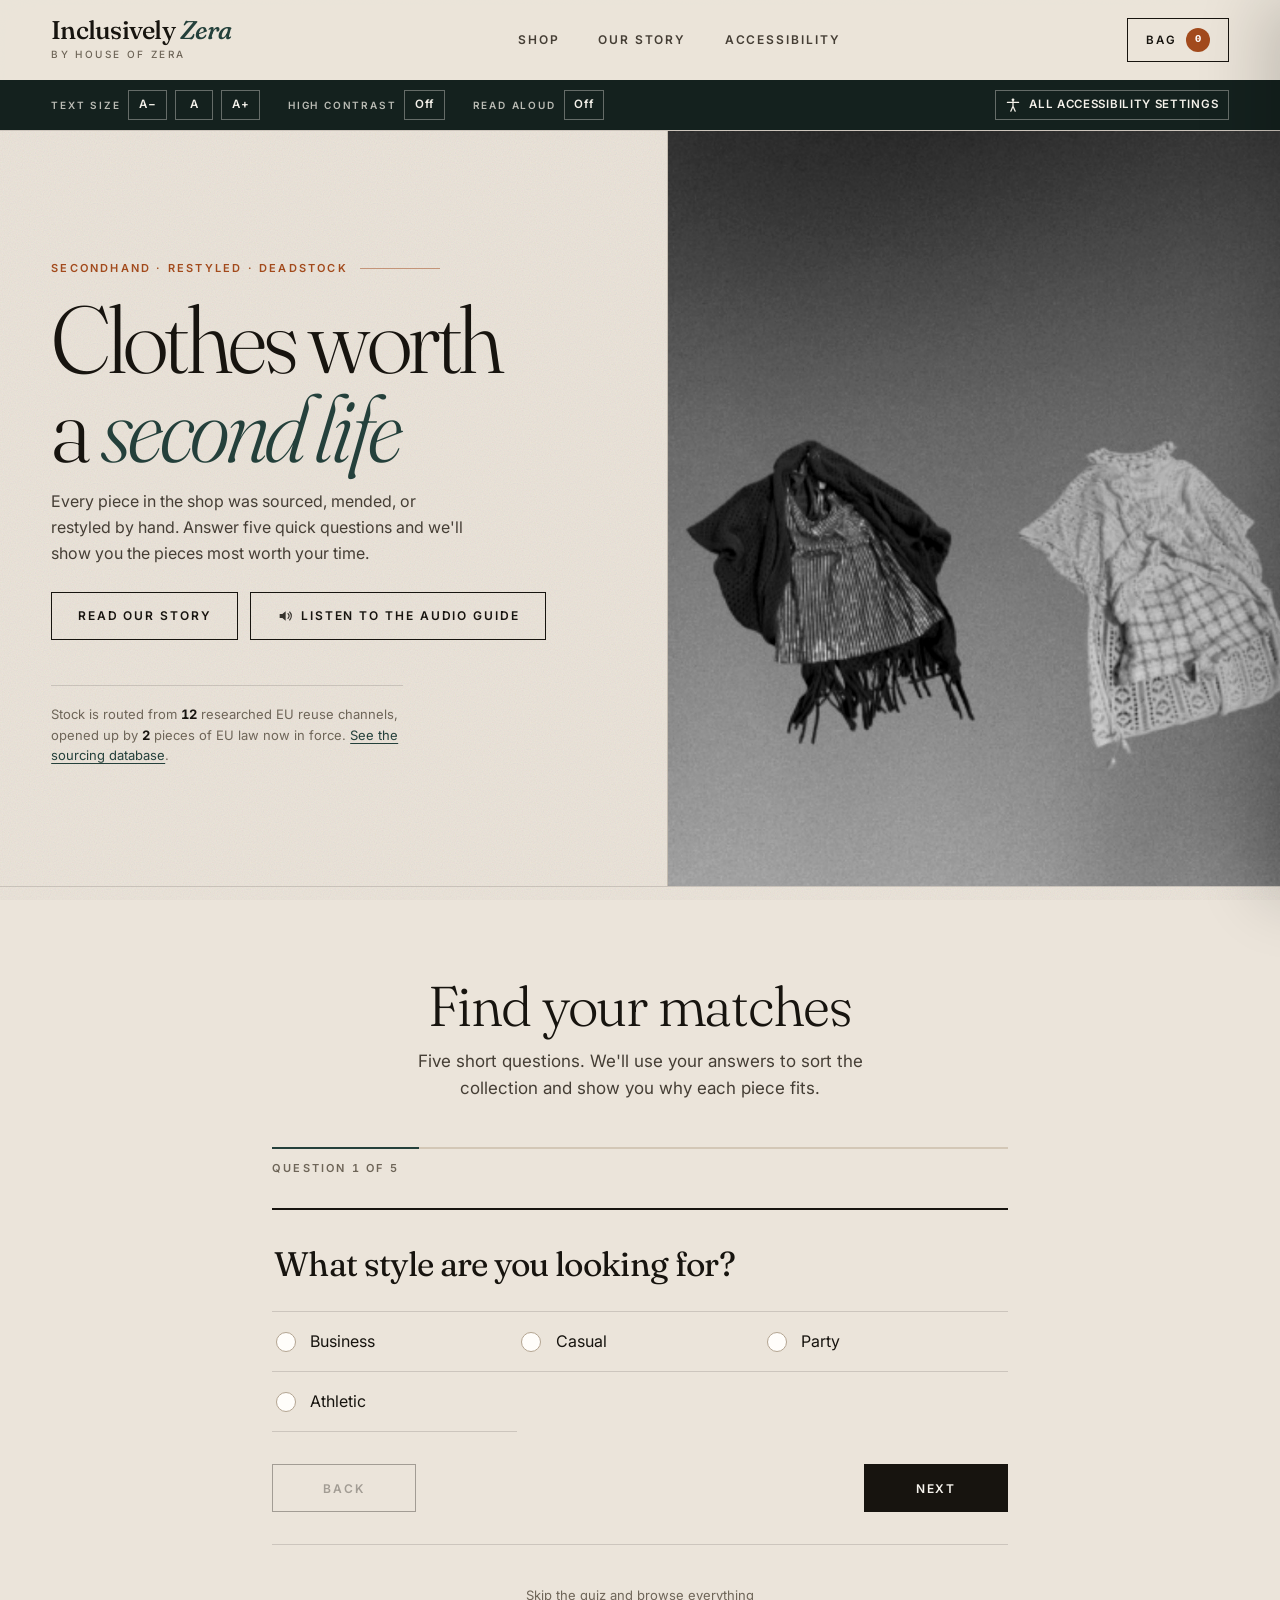
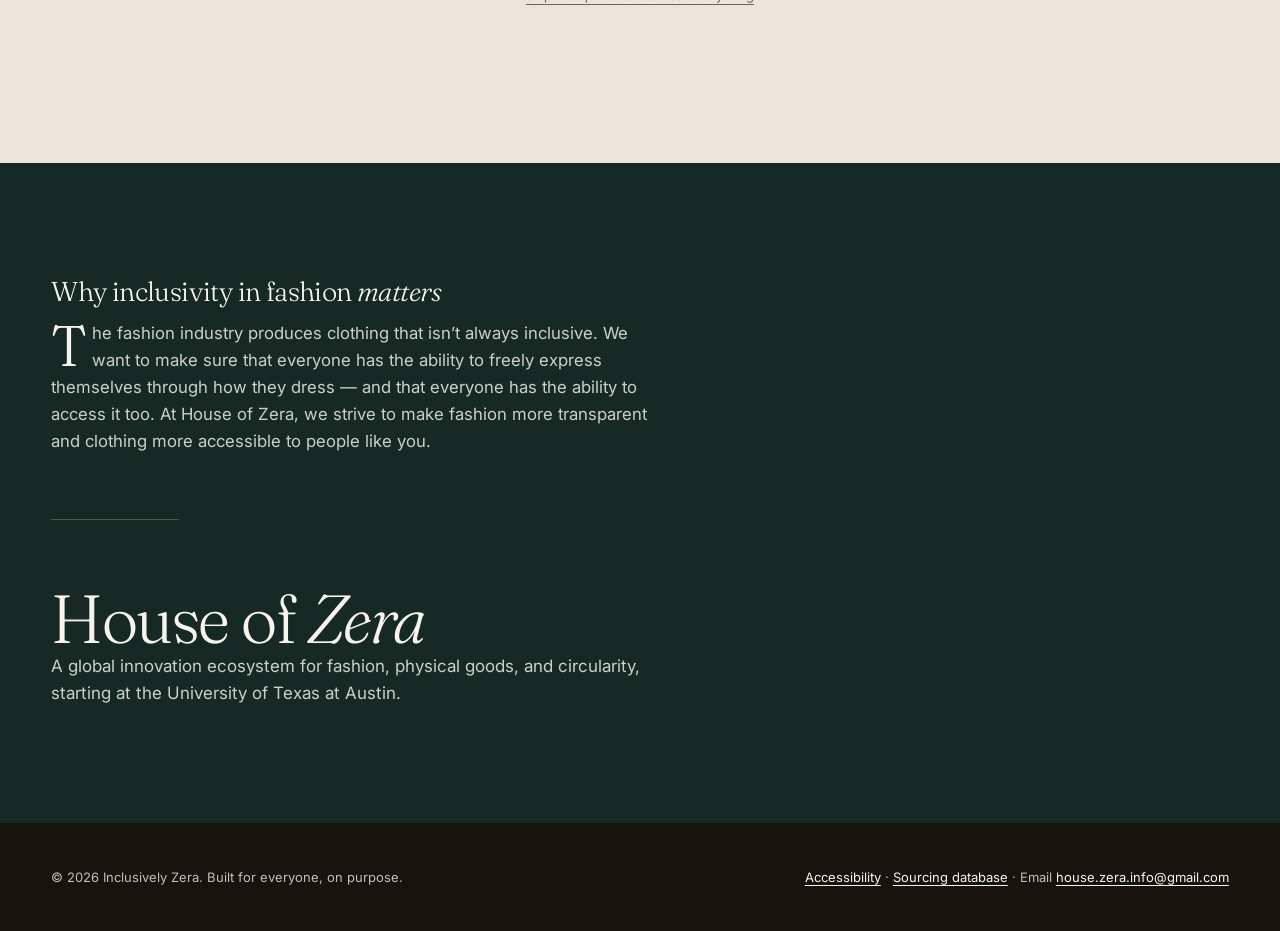
==== inclusively-zera.html @ 8a8fbaf1 "Add a self-contained single-file build Packs the stylesheets, scripts, both JSON databases and every" ====
<!DOCTYPE html>
<html lang="en">
<head>
<meta charset="UTF-8">
<meta name="viewport" content="width=device-width, initial-scale=1">
<title>Inclusively Zera — Secondhand, made new</title>
<link rel="preconnect" href="https://fonts.googleapis.com">
<link rel="preconnect" href="https://fonts.gstatic.com" crossorigin>
<link href="https://fonts.googleapis.com/css2?family=Fraunces:ital,opsz,wght,SOFT,WONK@0,9..144,300..700,0..100,0..1;1,9..144,300..700,0..100,0..1&family=Inter:wght@400;500;600;700&display=swap" rel="stylesheet">
<style>
/* ===== styles.css ===== */
/* =============================================================================
   Inclusively Zera — core stylesheet
   -----------------------------------------------------------------------------
   An editorial house style: bone ground, near-black ink, one deep pine accent
   and one burnt-sienna signal colour. Hairline rules instead of boxes, tracked
   micro-caps for labels, and a display serif carrying every real headline.

   Accessibility is load-bearing here, not decoration:
   - every colour pair below is checked against WCAG AA at its used size
   - nothing is communicated by colour alone (tags carry text, states carry marks)
   - --scale, --user-line-height and --user-letter-spacing are set by a11y.js and
     every type size is derived from them
   ============================================================================= */

/* -----------------------------------------------------------------------------
   Tokens
   -------------------------------------------------------------------------- */
:root {
  /* Ground */
  --bone: #EBE4DA;
  --bone-deep: #E1D8CB;
  --paper: #EBE4DA;
  --paper-raised: #F7F4EE;
  --paper-lift: #FFFDFA;

  /* Ink */
  --ink: #17140F;
  --ink-2: #453E35;
  --slate: #6E6558;
  --ink-invert: #F7F4EE;

  /* Rules */
  --line: #D3C7B6;
  --line-strong: #B3A491;
  --hair: rgba(23, 20, 15, 0.14);

  /* Accents */
  --teal: #2F4F4A;          /* deep pine — primary accent */
  --teal-strong: #24403B;
  --teal-deep: #162925;
  --teal-wash: #DFE5E0;
  --sienna: #A24A1C;        /* signal: tags, regulation marks */
  --sienna-wash: #F0E2D6;
  --focus: #162925;

  /* Type */
  --font-display: 'Fraunces', 'Iowan Old Style', Georgia, serif;
  --font-text: 'Inter', system-ui, -apple-system, 'Segoe UI', sans-serif;
  --font-mono: ui-monospace, 'SF Mono', 'SFMono-Regular', Menlo, monospace;

  --font-size-base: 16px;
  --scale: 1;
  --user-line-height: 1.6;
  --user-letter-spacing: 0em;

  --radius: 0px;
  --motion-fast: 200ms;
  --motion-slow: 620ms;
  --ease: cubic-bezier(0.22, 0.61, 0.36, 1);

  --gut: clamp(1.25rem, 4vw, 3.5rem);
  --max: 1360px;
  --rule-w: 1px;
}

/* High contrast: a separate, deliberately flat palette. */
[data-contrast="high"] {
  --bone: #FFFFFF;
  --bone-deep: #FFFFFF;
  --paper: #FFFFFF;
  --paper-raised: #FFFFFF;
  --paper-lift: #FFFFFF;
  --ink: #000000;
  --ink-2: #000000;
  --slate: #000000;
  --ink-invert: #FFFFFF;
  --line: #000000;
  --line-strong: #000000;
  --hair: #000000;
  --teal: #003B33;
  --teal-strong: #002420;
  --teal-deep: #000000;
  --teal-wash: #D9EAE6;
  --sienna: #7A2E00;
  --sienna-wash: #FFE9DC;
  --focus: #000000;
  --rule-w: 2px;
}

/* -----------------------------------------------------------------------------
   Fonts
   -------------------------------------------------------------------------- */
@font-face {
  font-family: 'OpenDyslexic';
  font-style: normal;
  font-weight: 400;
  font-display: swap;
  src: url(https://cdn.jsdelivr.net/fontsource/fonts/opendyslexic@5.3.0/latin-400-normal.woff2) format('woff2'),
       url(https://cdn.jsdelivr.net/fontsource/fonts/opendyslexic@5.3.0/latin-400-normal.woff) format('woff');
}
@font-face {
  font-family: 'OpenDyslexic';
  font-style: normal;
  font-weight: 700;
  font-display: swap;
  src: url(https://cdn.jsdelivr.net/fontsource/fonts/opendyslexic@5.3.0/latin-700-normal.woff2) format('woff2'),
       url(https://cdn.jsdelivr.net/fontsource/fonts/opendyslexic@5.3.0/latin-700-normal.woff) format('woff');
}

[data-dyslexia="on"] body,
[data-dyslexia="on"] h1, [data-dyslexia="on"] h2, [data-dyslexia="on"] h3,
[data-dyslexia="on"] .logo, [data-dyslexia="on"] legend,
[data-dyslexia="on"] button, [data-dyslexia="on"] input,
[data-dyslexia="on"] select, [data-dyslexia="on"] textarea {
  font-family: 'OpenDyslexic', 'Inter', system-ui, sans-serif !important;
  font-variation-settings: normal !important;
  letter-spacing: 0.02em;
}
[data-dyslexia="on"] body { line-height: 1.9; word-spacing: 0.12em; }
[data-dyslexia="on"] p, [data-dyslexia="on"] li { max-width: 62ch; text-align: left; }
[data-dyslexia="on"] h1, [data-dyslexia="on"] h2 { letter-spacing: 0; }

/* -----------------------------------------------------------------------------
   Reset and base
   -------------------------------------------------------------------------- */
*, *::before, *::after { box-sizing: border-box; }

html {
  font-size: calc(var(--font-size-base) * var(--scale));
  -webkit-text-size-adjust: 100%;
  scroll-behavior: smooth;
  /* Clears the sticky header + accessibility bar for in-page jumps and
     for the focus moves the quiz and shop make. */
  scroll-padding-top: 9rem;
}
@media (prefers-reduced-motion: reduce) { html { scroll-behavior: auto; } }

body {
  margin: 0;
  background: var(--paper);
  color: var(--ink);
  font-family: var(--font-text);
  font-size: 1rem;
  line-height: var(--user-line-height);
  letter-spacing: var(--user-letter-spacing);
  -webkit-font-smoothing: antialiased;
  text-rendering: optimizeLegibility;
  overflow-x: hidden;
}

/* A whisper of paper grain. Purely decorative, and invisible in high contrast. */
body::before {
  content: "";
  position: fixed;
  inset: 0;
  z-index: 1;
  pointer-events: none;
  opacity: 0.32;
  mix-blend-mode: multiply;
  background-image: url("data:image/svg+xml,%3Csvg xmlns='http://www.w3.org/2000/svg' width='140' height='140'%3E%3Cfilter id='n'%3E%3CfeTurbulence type='fractalNoise' baseFrequency='0.85' numOctaves='3'/%3E%3C/filter%3E%3Crect width='140' height='140' filter='url(%23n)' opacity='0.42'/%3E%3C/svg%3E");
}
[data-contrast="high"] body::before { display: none; }

h1, h2, h3, h4, p, ul, ol, dl, figure, table, fieldset, legend, blockquote { margin: 0; }
ul, ol { padding: 0; list-style: none; }
fieldset { border: 0; padding: 0; min-width: 0; }
img { max-width: 100%; display: block; }

h1, h2, h3 {
  font-family: var(--font-display);
  font-weight: 400;
  font-variation-settings: 'SOFT' 0, 'WONK' 0;
  line-height: 1.02;
  letter-spacing: -0.022em;
  text-wrap: balance;
}

a { color: var(--teal-strong); text-underline-offset: 3px; text-decoration-thickness: 1px; }
a:hover { color: var(--sienna); }

:focus-visible {
  outline: 3px solid var(--focus);
  outline-offset: 3px;
}

::selection { background: var(--teal); color: var(--ink-invert); }

button, input, select, textarea { font: inherit; color: inherit; }
button { cursor: pointer; }

.sr-only {
  position: absolute !important;
  width: 1px; height: 1px;
  margin: -1px; padding: 0;
  overflow: hidden;
  clip: rect(0 0 0 0);
  clip-path: inset(50%);
  white-space: nowrap;
  border: 0;
}

.skip-link {
  position: absolute;
  left: 1rem;
  top: -6rem;
  z-index: 100;
  padding: 0.9rem 1.6rem;
  background: var(--ink);
  color: var(--ink-invert);
  font-size: 0.8rem;
  font-weight: 600;
  letter-spacing: 0.14em;
  text-transform: uppercase;
  text-decoration: none;
  transition: top var(--motion-fast) var(--ease);
}
.skip-link:focus { top: 1rem; color: var(--ink-invert); }

.wrap {
  width: 100%;
  max-width: var(--max);
  margin-inline: auto;
  padding-inline: var(--gut);
  position: relative;
  z-index: 2;
}

/* A reusable tracked micro-label. Used for every eyebrow, legend and meta line. */
.eyebrow,
.label,
.product-meta,
.filter-group legend,
.sort-row label,
.quiz-progress-label,
.result-count {
  font-family: var(--font-text);
  font-size: 0.6875rem;
  font-weight: 600;
  letter-spacing: 0.2em;
  text-transform: uppercase;
  line-height: 1.4;
}

/* -----------------------------------------------------------------------------
   Header
   -------------------------------------------------------------------------- */
.site-header {
  position: sticky;
  top: 0;
  z-index: 50;
  background: color-mix(in srgb, var(--paper) 92%, transparent);
  backdrop-filter: blur(14px) saturate(1.4);
  border-bottom: var(--rule-w) solid var(--hair);
}
[data-contrast="high"] .site-header { background: var(--paper); backdrop-filter: none; }

.header-row {
  display: flex;
  align-items: center;
  justify-content: space-between;
  gap: 1.5rem;
  min-height: 5rem;
  padding-block: 0.9rem;
}

.logo-block { display: flex; flex-direction: column; gap: 0.1rem; }

.logo {
  font-family: var(--font-display);
  font-size: clamp(1.35rem, 2vw, 1.65rem);
  font-weight: 500;
  letter-spacing: -0.03em;
  line-height: 1;
  color: var(--ink);
  text-decoration: none;
}
.logo em {
  font-style: italic;
  font-variation-settings: 'SOFT' 40, 'WONK' 1;
  color: var(--teal-strong);
}
.logo:hover { color: var(--ink); }
.logo:hover em { color: var(--sienna); }

.logo-subtitle {
  font-size: 0.625rem;
  font-weight: 500;
  letter-spacing: 0.24em;
  text-transform: uppercase;
  color: var(--slate);
}

.main-nav { display: flex; gap: clamp(1.25rem, 3vw, 2.75rem); }
.main-nav a {
  position: relative;
  padding-block: 0.4rem;
  font-size: 0.75rem;
  font-weight: 600;
  letter-spacing: 0.16em;
  text-transform: uppercase;
  color: var(--ink-2);
  text-decoration: none;
}
.main-nav a::after {
  content: "";
  position: absolute;
  left: 0; right: 0; bottom: 0;
  height: 1px;
  background: var(--sienna);
  transform: scaleX(0);
  transform-origin: left;
  transition: transform var(--motion-fast) var(--ease);
}
.main-nav a:hover { color: var(--ink); }
.main-nav a:hover::after { transform: scaleX(1); }

.header-actions { display: flex; align-items: center; gap: 0.75rem; }

.icon-btn {
  display: inline-flex;
  align-items: center;
  gap: 0.6rem;
  min-height: 44px;
  padding: 0.5rem 1.1rem;
  border: var(--rule-w) solid var(--ink);
  background: transparent;
  color: var(--ink);
  font-size: 0.72rem;
  font-weight: 600;
  letter-spacing: 0.16em;
  text-transform: uppercase;
  transition: background var(--motion-fast) var(--ease), color var(--motion-fast) var(--ease);
}
.icon-btn:hover { background: var(--ink); color: var(--ink-invert); }

.cart-count {
  display: inline-grid;
  place-items: center;
  min-width: 1.5rem;
  height: 1.5rem;
  padding-inline: 0.35rem;
  background: var(--sienna);
  color: #fff;
  border-radius: 999px;
  font-family: var(--font-mono);
  font-size: 0.7rem;
  font-weight: 600;
  letter-spacing: 0;
}
.icon-btn:hover .cart-count { background: var(--ink-invert); color: var(--ink); }

/* -----------------------------------------------------------------------------
   Accessibility bar
   -------------------------------------------------------------------------- */
/* This bar is dark in every theme, so it carries its own fixed light-on-dark
   pair rather than following --ink-invert, which flips with the theme. */
.a11y-bar {
  --bar-bg: #14211E;
  --bar-fg: #F4F1EA;
  background: var(--bar-bg);
  color: var(--bar-fg);
  border-bottom: var(--rule-w) solid var(--bar-bg);
}
[data-contrast="high"] .a11y-bar { background: #000; border-bottom-color: #000; }

.a11y-row {
  display: flex;
  flex-wrap: wrap;
  align-items: center;
  gap: 0.75rem 1.75rem;
  padding-block: 0.6rem;
}

.a11y-group { display: flex; align-items: center; gap: 0.5rem; }

.a11y-group .label {
  font-size: 0.625rem;
  letter-spacing: 0.18em;
  color: color-mix(in srgb, var(--bar-fg) 74%, transparent);
  white-space: nowrap;
}

.a11y-bar button {
  min-width: 2.4rem;
  min-height: 30px;
  padding: 0.2rem 0.6rem;
  border: 1px solid color-mix(in srgb, var(--bar-fg) 36%, transparent);
  background: transparent;
  color: var(--bar-fg);
  font-size: 0.72rem;
  font-weight: 600;
  letter-spacing: 0.06em;
  transition: background var(--motion-fast) var(--ease), border-color var(--motion-fast) var(--ease);
}
.a11y-bar button:hover {
  background: color-mix(in srgb, var(--bar-fg) 16%, transparent);
  border-color: color-mix(in srgb, var(--bar-fg) 72%, transparent);
}
.a11y-bar button[aria-pressed="true"] {
  background: var(--bar-fg);
  border-color: var(--bar-fg);
  color: var(--bar-bg);
}
.a11y-bar :focus-visible { outline-color: var(--bar-fg); outline-offset: 2px; }

/* -----------------------------------------------------------------------------
   Hero
   -------------------------------------------------------------------------- */
.hero {
  display: grid;
  grid-template-columns: minmax(0, 1fr) minmax(0, 0.92fr);
  align-items: stretch;
  min-height: min(84vh, 780px);
  border-bottom: var(--rule-w) solid var(--hair);
  position: relative;
  z-index: 2;
}

.hero-copy {
  display: flex;
  flex-direction: column;
  justify-content: center;
  gap: 1.1rem;
  padding: clamp(3rem, 7vw, 6rem) clamp(1.5rem, 5vw, 5rem) clamp(3rem, 7vw, 5rem) var(--gut);
  max-width: 44rem;
  margin-left: auto;
  width: 100%;
}

.hero .eyebrow {
  display: flex;
  align-items: center;
  gap: 0.75rem;
  color: var(--sienna);
}
.hero .eyebrow::after {
  content: "";
  flex: 1;
  max-width: 5rem;
  height: 1px;
  background: currentColor;
  opacity: 0.5;
}

.hero h1 {
  font-size: clamp(3rem, 7.4vw, 6.25rem);
  font-weight: 300;
  font-variation-settings: 'SOFT' 20, 'WONK' 1;
  line-height: 0.94;
  letter-spacing: -0.038em;
  max-width: 14ch;
}
.hero h1 em {
  font-style: italic;
  color: var(--teal-strong);
}

.hero .lede {
  font-size: clamp(1rem, 1.15vw, 1.125rem);
  line-height: var(--user-line-height);
  color: var(--ink-2);
  max-width: 42ch;
}

.hero-ctas { display: flex; flex-wrap: wrap; gap: 0.75rem; margin-top: 0.5rem; }

.hero-media {
  position: relative;
  overflow: hidden;
  background: var(--bone-deep);
  border-left: var(--rule-w) solid var(--hair);
}
.hero-media img {
  width: 100%;
  height: 100%;
  object-fit: cover;
  object-position: center 28%;
  filter: grayscale(1) contrast(1.06);
  transform: scale(1.02);
  transition: transform 1.4s var(--ease), filter var(--motion-slow) var(--ease);
}
.hero:hover .hero-media img { transform: scale(1.045); filter: grayscale(0.72) contrast(1.04); }

@media (max-width: 900px) {
  .hero { grid-template-columns: 1fr; min-height: 0; }
  .hero-copy { max-width: none; margin-left: 0; padding-inline: var(--gut); order: 2; }
  .hero-media { order: 1; aspect-ratio: 4 / 3; border-left: 0; border-bottom: var(--rule-w) solid var(--hair); }
}

/* -----------------------------------------------------------------------------
   Buttons
   -------------------------------------------------------------------------- */
.btn {
  display: inline-flex;
  align-items: center;
  justify-content: center;
  gap: 0.5rem;
  min-height: 48px;
  padding: 0.75rem 1.6rem;
  border: var(--rule-w) solid var(--ink);
  background: transparent;
  color: var(--ink);
  font-size: 0.75rem;
  font-weight: 600;
  letter-spacing: 0.16em;
  text-transform: uppercase;
  text-decoration: none;
  text-align: center;
  transition: background var(--motion-fast) var(--ease),
              color var(--motion-fast) var(--ease),
              border-color var(--motion-fast) var(--ease),
              transform var(--motion-fast) var(--ease);
}
.btn:active { transform: translateY(1px); }

.btn-primary { background: var(--ink); border-color: var(--ink); color: var(--ink-invert); }
.btn-primary:hover { background: var(--teal-strong); border-color: var(--teal-strong); color: var(--ink-invert); }

.btn-secondary { background: transparent; color: var(--ink); }
.btn-secondary:hover { background: var(--ink); border-color: var(--ink); color: var(--ink-invert); }

.btn:disabled { opacity: 0.34; cursor: not-allowed; transform: none; }
.btn:disabled:hover { background: transparent; color: var(--ink); }

/* -----------------------------------------------------------------------------
   Quiz
   -------------------------------------------------------------------------- */
main.wrap { padding-block: clamp(3.5rem, 7vw, 6rem); }

.quiz-wrap { max-width: 46rem; margin-inline: auto; }

.quiz-intro { text-align: center; margin-bottom: 2.75rem; }
.quiz-intro h2 {
  font-size: clamp(2.25rem, 4.6vw, 3.5rem);
  font-weight: 300;
  font-variation-settings: 'SOFT' 20, 'WONK' 1;
  margin-bottom: 0.9rem;
}
.quiz-intro p {
  font-size: 1.0625rem;
  color: var(--ink-2);
  max-width: 46ch;
  margin-inline: auto;
}

.quiz-progress { margin-bottom: 2rem; }
.quiz-progress-track {
  height: 2px;
  background: var(--line);
  overflow: hidden;
}
.quiz-progress-fill {
  height: 100%;
  background: var(--teal-strong);
  transition: width var(--motion-slow) var(--ease);
}
.quiz-progress-label {
  margin-top: 0.75rem;
  color: var(--slate);
  font-variant-numeric: tabular-nums;
}

.quiz-card {
  border-top: 2px solid var(--ink);
  border-bottom: var(--rule-w) solid var(--hair);
  padding-block: 2.25rem 2rem;
}

.quiz-card fieldset {
  transition: opacity var(--motion-fast) var(--ease), transform var(--motion-fast) var(--ease);
}
.quiz-card fieldset.quiz-invisible { opacity: 0; transform: translateY(8px); }

.quiz-card legend { scroll-margin-top: 9rem;
  display: block;
  width: 100%;
  font-family: var(--font-display);
  font-size: clamp(1.5rem, 2.9vw, 2.125rem);
  font-weight: 400;
  font-variation-settings: 'SOFT' 20, 'WONK' 1;
  line-height: 1.1;
  letter-spacing: -0.02em;
  margin-bottom: 0.5rem;
  text-wrap: balance;
}
.quiz-card legend:focus-visible { outline-offset: 6px; }

.quiz-hint {
  font-size: 0.8125rem;
  color: var(--slate);
  margin-bottom: 1.5rem;
}

.quiz-options {
  display: grid;
  grid-template-columns: repeat(auto-fit, minmax(15rem, 1fr));
  gap: 0;
  margin-top: 1.25rem;
  border-top: var(--rule-w) solid var(--hair);
}

.quiz-option {
  position: relative;
  display: flex;
  align-items: center;
  gap: 0.9rem;
  min-height: 60px;
  padding: 0.9rem 1rem 0.9rem 0.25rem;
  border-bottom: var(--rule-w) solid var(--hair);
  cursor: pointer;
  transition: background var(--motion-fast) var(--ease), padding-left var(--motion-fast) var(--ease);
}
.quiz-option:hover { background: var(--paper-raised); padding-left: 0.75rem; }

/* The native control stays in the tree and keeps its own focus ring; the square
   beside it is the visible state, and it carries a mark, not just a colour. */
.quiz-option input {
  appearance: none;
  -webkit-appearance: none;
  flex: none;
  width: 1.25rem;
  height: 1.25rem;
  margin: 0;
  border: var(--rule-w) solid var(--line-strong);
  background: var(--paper-lift);
  transition: background var(--motion-fast) var(--ease), border-color var(--motion-fast) var(--ease);
}
.quiz-option input[type="radio"] { border-radius: 50%; }
.quiz-option input::after {
  content: "";
  display: block;
  width: 100%;
  height: 100%;
  opacity: 0;
  transition: opacity var(--motion-fast) var(--ease);
  background: no-repeat center / 0.7rem
    url("data:image/svg+xml,%3Csvg xmlns='http://www.w3.org/2000/svg' viewBox='0 0 16 16'%3E%3Cpath d='M2 8.6l4 4L14 3.6' fill='none' stroke='%23F7F4EE' stroke-width='2.4' stroke-linecap='round' stroke-linejoin='round'/%3E%3C/svg%3E");
}
.quiz-option input:checked { background: var(--teal-strong); border-color: var(--teal-strong); }
.quiz-option input:checked::after { opacity: 1; }

.quiz-option-label { font-size: 1rem; }
.quiz-option:has(input:checked) { background: var(--teal-wash); padding-left: 0.75rem; }
.quiz-option:has(input:checked) .quiz-option-label { font-weight: 600; }

.quiz-error {
  margin-top: 1.25rem;
  padding: 0.75rem 1rem;
  border-left: 3px solid var(--sienna);
  background: var(--sienna-wash);
  color: #6E2F0F;
  font-size: 0.9rem;
}

.quiz-nav {
  display: flex;
  justify-content: space-between;
  gap: 1rem;
  margin-top: 2rem;
}
.quiz-nav .btn { min-width: 9rem; }

.quiz-skip { text-align: center; margin-top: 1.75rem; }
.quiz-skip button {
  border: 0;
  background: none;
  color: var(--slate);
  font-size: 0.8125rem;
  text-decoration: underline;
  text-underline-offset: 4px;
  padding: 0.5rem;
  min-height: 44px;
}
.quiz-skip button:hover { color: var(--sienna); }

/* -----------------------------------------------------------------------------
   Shop
   -------------------------------------------------------------------------- */
.shop-head { margin-bottom: 2.5rem; }

.shop-head-inner {
  display: flex;
  flex-wrap: wrap;
  align-items: flex-end;
  justify-content: space-between;
  gap: 1.25rem;
  padding-bottom: 1.25rem;
  border-bottom: 2px solid var(--ink);
}

.shop-head h2 { scroll-margin-top: 9rem;
  font-size: clamp(2rem, 4.2vw, 3rem);
  font-weight: 300;
  font-variation-settings: 'SOFT' 20, 'WONK' 1;
}
.shop-head h2:focus-visible { outline-offset: 6px; }

.result-count { color: var(--slate); margin-top: 0.5rem; font-variant-numeric: tabular-nums; }

.sort-row { display: flex; align-items: center; gap: 0.75rem; }
.sort-row label { color: var(--slate); white-space: nowrap; }
.sort-row select {
  min-height: 42px;
  padding: 0.4rem 0.7rem;
  border: var(--rule-w) solid var(--line-strong);
  background: var(--paper-lift);
  font-size: 0.875rem;
}

.shop-grid {
  display: grid;
  grid-template-columns: minmax(0, 15rem) minmax(0, 1fr);
  gap: clamp(2rem, 4vw, 3.5rem);
  align-items: start;
}
@media (max-width: 860px) { .shop-grid { grid-template-columns: 1fr; } }

.shop-grid aside { position: sticky; top: 9.5rem; }
@media (max-width: 860px) { .shop-grid aside { position: static; } }

.filter-group { margin-bottom: 1.75rem; }
.filter-group legend {
  width: 100%;
  padding-bottom: 0.5rem;
  margin-bottom: 0.5rem;
  border-bottom: var(--rule-w) solid var(--ink);
  color: var(--ink);
}

.check-row {
  display: flex;
  align-items: center;
  gap: 0.65rem;
  min-height: 40px;
  padding: 0.3rem 0.25rem;
  cursor: pointer;
  font-size: 0.9375rem;
  border-bottom: 1px solid color-mix(in srgb, var(--hair) 60%, transparent);
  transition: padding-left var(--motion-fast) var(--ease), background var(--motion-fast) var(--ease);
}
.check-row:hover { background: var(--paper-raised); padding-left: 0.5rem; }
.check-row:has(input:checked) { font-weight: 600; }

.check-row input {
  appearance: none;
  -webkit-appearance: none;
  flex: none;
  width: 1.1rem;
  height: 1.1rem;
  margin: 0;
  border: var(--rule-w) solid var(--line-strong);
  background: var(--paper-lift);
}
.check-row input[type="radio"] { border-radius: 50%; }
.check-row input:checked {
  background: var(--teal-strong)
    no-repeat center / 0.62rem
    url("data:image/svg+xml,%3Csvg xmlns='http://www.w3.org/2000/svg' viewBox='0 0 16 16'%3E%3Cpath d='M2 8.6l4 4L14 3.6' fill='none' stroke='%23F7F4EE' stroke-width='2.6' stroke-linecap='round' stroke-linejoin='round'/%3E%3C/svg%3E");
  border-color: var(--teal-strong);
}

.quiz-summary {
  padding: 1rem;
  margin-bottom: 1.25rem;
  background: var(--paper-raised);
  border-left: 2px solid var(--teal);
  font-size: 0.8125rem;
  line-height: 1.65;
  color: var(--ink-2);
}
.quiz-summary strong {
  display: inline-block;
  font-size: 0.6875rem;
  font-weight: 600;
  letter-spacing: 0.14em;
  text-transform: uppercase;
  color: var(--slate);
}

/* --- product grid --- */
.product-grid {
  display: grid;
  grid-template-columns: repeat(auto-fill, minmax(13.5rem, 1fr));
  gap: clamp(1.75rem, 3vw, 2.75rem) clamp(1.25rem, 2.5vw, 2rem);
  counter-reset: piece;
}

.product-card {
  display: flex;
  flex-direction: column;
  height: 100%;
  counter-increment: piece;
  position: relative;
}

.product-media {
  position: relative;
  aspect-ratio: 3 / 4;
  overflow: hidden;
  background: var(--bone-deep);
  border: var(--rule-w) solid var(--hair);
}
.product-media img {
  width: 100%;
  height: 100%;
  object-fit: cover;
  filter: grayscale(0.24) contrast(1.02);
  transition: transform var(--motion-slow) var(--ease), filter var(--motion-slow) var(--ease);
}
.product-card:hover .product-media img { transform: scale(1.05); filter: grayscale(0) contrast(1.04); }

/* Index number, printed on the image the way a lookbook plate is numbered. */
.product-media::before {
  content: counter(piece, decimal-leading-zero);
  position: absolute;
  left: 0;
  top: 0;
  z-index: 2;
  padding: 0.3rem 0.55rem;
  background: var(--ink);
  color: var(--ink-invert);
  font-family: var(--font-mono);
  font-size: 0.68rem;
  letter-spacing: 0.04em;
}

.product-tag {
  position: absolute;
  right: 0;
  bottom: 0;
  z-index: 2;
  padding: 0.32rem 0.6rem;
  background: var(--paper-lift);
  border-top: var(--rule-w) solid var(--hair);
  border-left: var(--rule-w) solid var(--hair);
  font-size: 0.625rem;
  font-weight: 600;
  letter-spacing: 0.16em;
  text-transform: uppercase;
  color: var(--sienna);
}

.product-info { display: flex; flex-direction: column; flex: 1; gap: 0.15rem; padding-top: 0.9rem; }

.product-info h3 {
  font-family: var(--font-display);
  font-size: 1.125rem;
  font-weight: 400;
  line-height: 1.2;
  letter-spacing: -0.012em;
}

.product-meta { color: var(--slate); margin-top: 0.25rem; }

.product-price {
  font-family: var(--font-mono);
  font-size: 0.9375rem;
  font-weight: 500;
  font-variant-numeric: tabular-nums;
  margin-top: 0.3rem;
}

.match-list { display: flex; flex-wrap: wrap; gap: 0.3rem; margin-top: 0.55rem; }
.match-pill {
  font-size: 0.6875rem;
  letter-spacing: 0.06em;
  padding: 0.16rem 0.45rem;
  background: var(--teal-wash);
  color: var(--teal-deep);
  border: 1px solid color-mix(in srgb, var(--teal) 30%, transparent);
}
[data-contrast="high"] .match-pill { border-width: 2px; }

.match-note { font-size: 0.75rem; color: var(--slate); font-style: italic; margin-top: 0.55rem; }

.product-actions { margin-top: auto; padding-top: 1rem; }

.btn-add {
  min-height: 42px;
  padding: 0.5rem 1.1rem;
  border: var(--rule-w) solid var(--ink);
  background: transparent;
  color: var(--ink);
  font-size: 0.7rem;
  font-weight: 600;
  letter-spacing: 0.16em;
  text-transform: uppercase;
  transition: background var(--motion-fast) var(--ease), color var(--motion-fast) var(--ease);
}
.btn-add:hover { background: var(--ink); color: var(--ink-invert); }
.a-letter { display: inline; }

/* -----------------------------------------------------------------------------
   Story
   -------------------------------------------------------------------------- */
.brand-credit {
  background: var(--teal-deep);
  color: var(--ink-invert);
  padding-block: clamp(4rem, 9vw, 7.5rem);
  position: relative;
  z-index: 2;
}
[data-contrast="high"] .brand-credit { background: #000; }

.brand-credit h2 {
  font-size: clamp(2rem, 4.4vw, 3.25rem);
  font-weight: 300;
  font-variation-settings: 'SOFT' 30, 'WONK' 1;
  color: var(--ink-invert);
}
.brand-credit h2 em { font-style: italic; }
.brand-credit p {
  font-size: 1.0625rem;
  line-height: var(--user-line-height);
  color: rgba(247, 244, 238, 0.82);
  max-width: 60ch;
}
.brand-credit a { color: var(--ink-invert); }

.story-row { display: grid; grid-template-columns: minmax(0, 1fr); }
.story-row > [aria-hidden] { display: none; }
.align-text { max-width: 62ch; }
.brand-credit hr { border: 0; border-top: 1px solid rgba(247, 244, 238, 0.22); width: 8rem !important; margin: clamp(2.5rem, 5vw, 4rem) 0 !important; }
.brand-credit .story-row + hr + .story-row h2 { font-size: clamp(2.5rem, 5.5vw, 4.25rem); }

/* A drop capital, sized off the paragraph rather than a fixed pixel value. */
.t-letter {
  float: left;
  font-family: var(--font-display);
  font-size: 3.4em;
  line-height: 0.78;
  font-weight: 300;
  font-variation-settings: 'SOFT' 40, 'WONK' 1;
  padding-right: 0.09em;
  padding-top: 0.06em;
  color: var(--ink-invert);
}

/* -----------------------------------------------------------------------------
   Footer
   -------------------------------------------------------------------------- */
footer {
  background: var(--ink);
  color: rgba(247, 244, 238, 0.76);
  padding-block: 2.75rem;
  position: relative;
  z-index: 2;
}
.foot-row {
  display: flex;
  flex-wrap: wrap;
  align-items: center;
  justify-content: space-between;
  gap: 1rem;
  font-size: 0.8125rem;
}
footer a { color: var(--ink-invert); }
footer a:hover { color: var(--sienna); }

/* -----------------------------------------------------------------------------
   Overlays, drawer, modals
   -------------------------------------------------------------------------- */
.overlay,
.size-overlay {
  position: fixed;
  inset: 0;
  z-index: 55;
  background: rgba(20, 17, 13, 0.5);
  backdrop-filter: blur(3px);
  opacity: 0;
  visibility: hidden;
  transition: opacity var(--motion-fast) var(--ease), visibility var(--motion-fast) var(--ease);
}
.overlay.open,
.size-overlay.open { opacity: 1; visibility: visible; }

.cart-drawer {
  position: fixed;
  top: 0;
  right: 0;
  z-index: 60;
  width: min(26rem, 100vw);
  height: 100dvh;
  display: flex;
  flex-direction: column;
  background: var(--paper-raised);
  border-left: var(--rule-w) solid var(--line-strong);
  transform: translateX(100%);
  transition: transform var(--motion-slow) var(--ease);
  box-shadow: -20px 0 60px rgba(0, 0, 0, 0.16);
}
.cart-drawer.open { transform: none; }

.cart-head {
  display: flex;
  align-items: center;
  justify-content: space-between;
  gap: 1rem;
  padding: 1.25rem;
  border-bottom: var(--rule-w) solid var(--hair);
  background: var(--paper-raised);
}
.cart-head h2 {
  font-size: 1.375rem;
  font-weight: 400;
  font-variation-settings: 'SOFT' 20, 'WONK' 1;
}

.cart-close {
  display: grid;
  place-items: center;
  width: 44px;
  height: 44px;
  border: var(--rule-w) solid transparent;
  background: none;
  font-size: 1.1rem;
  line-height: 1;
}
.cart-close:hover { border-color: var(--line-strong); background: var(--paper); }

.cart-body { flex: 1; overflow-y: auto; overscroll-behavior: contain; padding: 1.25rem; }
.cart-empty { color: var(--slate); font-size: 0.9375rem; }

.cart-item {
  display: grid;
  grid-template-columns: 4.5rem 1fr;
  gap: 0.9rem;
  padding-bottom: 1.1rem;
  margin-bottom: 1.1rem;
  border-bottom: var(--rule-w) solid var(--hair);
}
.cart-item img { aspect-ratio: 3 / 4; object-fit: cover; border: var(--rule-w) solid var(--hair); }
.cart-item-info h3 { font-size: 0.9375rem; font-weight: 400; line-height: 1.25; }

.qty-row { display: flex; align-items: center; gap: 0.5rem; margin-top: 0.55rem; }
.qty-row span { font-family: var(--font-mono); font-variant-numeric: tabular-nums; min-width: 1.5rem; text-align: center; }
.qty-btn {
  width: 32px;
  height: 32px;
  border: var(--rule-w) solid var(--line-strong);
  background: var(--paper-lift);
  line-height: 1;
}
.qty-btn:hover { background: var(--ink); color: var(--ink-invert); border-color: var(--ink); }

.remove-btn {
  margin-top: 0.5rem;
  padding: 0.25rem 0;
  border: 0;
  background: none;
  color: var(--slate);
  font-size: 0.75rem;
  text-decoration: underline;
  text-underline-offset: 3px;
}
.remove-btn:hover { color: var(--sienna); }

.cart-foot { padding: 1.25rem; border-top: var(--rule-w) solid var(--hair); }
.cart-total-row {
  display: flex;
  justify-content: space-between;
  align-items: baseline;
  margin-bottom: 1rem;
  font-size: 0.75rem;
  font-weight: 600;
  letter-spacing: 0.16em;
  text-transform: uppercase;
}
.cart-total-row span:last-child {
  font-family: var(--font-mono);
  font-size: 1.25rem;
  letter-spacing: 0;
  text-transform: none;
  font-variant-numeric: tabular-nums;
}

.btn-checkout {
  width: 100%;
  min-height: 52px;
  border: var(--rule-w) solid var(--ink);
  background: var(--ink);
  color: var(--ink-invert);
  font-size: 0.75rem;
  font-weight: 600;
  letter-spacing: 0.18em;
  text-transform: uppercase;
  transition: background var(--motion-fast) var(--ease);
}
.btn-checkout:hover { background: var(--teal-strong); border-color: var(--teal-strong); }

.size-modal {
  position: fixed;
  top: 50%;
  left: 50%;
  transform: translate(-50%, -50%);
  z-index: 60;
  width: min(30rem, 94vw);
  max-height: 88dvh;
  display: flex;
  flex-direction: column;
  background: var(--paper-raised);
  border: var(--rule-w) solid var(--line-strong);
  box-shadow: 0 32px 80px rgba(0, 0, 0, 0.24);
}
.size-modal[hidden] { display: none; }
.size-modal-body { overflow-y: auto; overscroll-behavior: contain; padding: 1.25rem; }
.product-name { font-family: var(--font-display); font-size: 1.125rem; margin-bottom: 1rem; }

.size-modal table th,
.size-modal table td { font-variant-numeric: tabular-nums; }

/* -----------------------------------------------------------------------------
   Scroll-in
   -------------------------------------------------------------------------- */
.fade-item {
  opacity: 0;
  transform: translateY(18px);
  transition: opacity var(--motion-slow) var(--ease), transform var(--motion-slow) var(--ease);
}
.fade-item.fade-in { opacity: 1; transform: none; }
@media (prefers-reduced-motion: reduce) {
  .fade-item { opacity: 1; transform: none; transition: none; }
}

/* -----------------------------------------------------------------------------
   Small screens
   -------------------------------------------------------------------------- */
@media (max-width: 720px) {
  .header-row { flex-wrap: wrap; min-height: 0; gap: 0.75rem 1rem; }
  .main-nav { order: 3; width: 100%; justify-content: space-between; padding-top: 0.5rem; border-top: 1px solid var(--hair); }
  .quiz-nav { flex-direction: column-reverse; }
  .quiz-nav .btn { width: 100%; }
  .shop-head-inner { flex-direction: column; align-items: flex-start; }
}

/* ===== a11y.css ===== */
/* =============================================================================
   Inclusively Zera — accessibility layer styles
   Loaded after styles.css. Holds the accessibility panel, the audio guide, the
   product passport, and every visual change a preference can make.
   ============================================================================= */

/* -----------------------------------------------------------------------------
   Preference-driven typography
   Set as custom properties by a11y.js so nothing writes inline styles to nodes.
   -------------------------------------------------------------------------- */
:root {
  --user-line-height: 1.6;
  --user-letter-spacing: 0em;
  --a11y-accent: var(--teal-strong, #2e444e);
}

body,
.body, p, li, dd, dt, .deck {
  line-height: var(--user-line-height);
  letter-spacing: var(--user-letter-spacing);
}

/* Underline every link on request — never colour alone. */
[data-underline="on"] a { text-decoration: underline !important; text-underline-offset: 3px; }

/* A focus ring that survives a bright screen or low vision. */
[data-bold-focus="on"] :focus-visible {
  outline: 4px solid #0b57d0 !important;
  outline-offset: 3px !important;
  box-shadow: 0 0 0 3px #fff, 0 0 0 8px rgba(11, 87, 208, 0.32) !important;
}

/* Meet the 44–48px target guidance without redrawing the page. */
[data-large-targets="on"] button,
[data-large-targets="on"] .btn,
[data-large-targets="on"] select,
[data-large-targets="on"] input[type="checkbox"],
[data-large-targets="on"] input[type="radio"],
[data-large-targets="on"] .check-row,
[data-large-targets="on"] .quiz-option {
  min-height: 48px;
}
[data-large-targets="on"] input[type="checkbox"],
[data-large-targets="on"] input[type="radio"] { width: 26px; height: 26px; }
[data-large-targets="on"] .check-row,
[data-large-targets="on"] .quiz-option { padding-block: 0.65rem; }
[data-large-targets="on"] .product-actions { gap: 0.7rem; }
[data-large-targets="on"] .a11y-row { gap: 1.25rem 1.5rem; }

/* Reduced motion is a hard stop, not a suggestion. */
[data-motion="reduced"] *,
[data-motion="reduced"] *::before,
[data-motion="reduced"] *::after {
  animation-duration: 1ms !important;
  animation-iteration-count: 1 !important;
  transition-duration: 1ms !important;
  scroll-behavior: auto !important;
}
[data-motion="reduced"] .fade-item { opacity: 1 !important; transform: none !important; }

/* -----------------------------------------------------------------------------
   Dark theme
   The base sheet was written light-first, so this remaps its tokens rather than
   restating every rule.
   -------------------------------------------------------------------------- */
[data-theme="dark"] {
  --bone: #121110;
  --bone-deep: #1A1917;
  --paper: #121110;
  --paper-raised: #1B1A18;
  --paper-lift: #232220;
  --ink: #F0EAE1;
  --ink-2: #C4BBAE;
  --slate: #9A9083;
  --ink-invert: #121110;
  --line: #3A3733;
  --line-strong: #565049;
  --hair: rgba(240, 234, 225, 0.16);
  --teal: #8FB8AF;
  --teal-strong: #A9CDC4;
  --teal-deep: #0C1614;
  --teal-wash: #1E2C29;
  --sienna: #E08C57;
  --sienna-wash: #2E1E12;
  --focus: #A9CDC4;
  color-scheme: dark;
}
[data-theme="dark"] body { background: var(--paper); color: var(--ink); }
[data-theme="dark"] body::before { opacity: 0.2; mix-blend-mode: screen; }
[data-theme="dark"] img { filter: grayscale(0.3) brightness(0.9) contrast(1.04); }
[data-theme="dark"] .hero-media img { filter: grayscale(1) brightness(0.86) contrast(1.08); }
[data-theme="dark"] .a11y-bar { --bar-bg: #0C1512; }
[data-theme="dark"] .brand-credit { background: #0C1614; border-block: 1px solid var(--hair); }
[data-theme="dark"] .brand-credit h2,
[data-theme="dark"] .t-letter { color: var(--ink); }
[data-theme="dark"] .brand-credit p { color: var(--ink-2); }
[data-theme="dark"] .brand-credit a,
[data-theme="dark"] footer a { color: var(--teal-strong); }
[data-theme="dark"] footer { background: #0B0A09; color: var(--ink-2); }
[data-theme="dark"] .product-media::before,
[data-theme="dark"] .btn-primary,
[data-theme="dark"] .btn-checkout { color: var(--ink-invert); }
[data-theme="dark"] .icon-btn:hover,
[data-theme="dark"] .btn-secondary:hover,
[data-theme="dark"] .btn-add:hover,
[data-theme="dark"] .qty-btn:hover { color: var(--ink-invert); }
[data-theme="dark"] .cart-count { color: #121110; }

/* -----------------------------------------------------------------------------
   Reading ruler
   Four fixed panels rather than one giant box-shadow, so it stays cheap to
   repaint on pointer move.
   -------------------------------------------------------------------------- */
.reading-ruler {
  position: fixed;
  inset: 0;
  z-index: 40;
  pointer-events: none;
  --ruler-y: 50vh;
  --ruler-h: 96px;
  background:
    linear-gradient(
      to bottom,
      rgba(10, 12, 14, 0.55) 0,
      rgba(10, 12, 14, 0.55) calc(var(--ruler-y) - var(--ruler-h) / 2),
      transparent          calc(var(--ruler-y) - var(--ruler-h) / 2),
      transparent          calc(var(--ruler-y) + var(--ruler-h) / 2),
      rgba(10, 12, 14, 0.55) calc(var(--ruler-y) + var(--ruler-h) / 2),
      rgba(10, 12, 14, 0.55) 100%
    );
}

/* -----------------------------------------------------------------------------
   Currently-being-spoken highlight
   -------------------------------------------------------------------------- */
.is-speaking {
  background: color-mix(in srgb, var(--teal) 22%, transparent);
  box-shadow: 0 0 0 3px color-mix(in srgb, var(--teal) 22%, transparent);
  border-radius: 2px;
}
[data-contrast="high"] .is-speaking { background: #ffe680; box-shadow: 0 0 0 3px #ffe680; }

/* -----------------------------------------------------------------------------
   Header: the "all settings" trigger
   -------------------------------------------------------------------------- */
.a11y-group-end { margin-left: auto; }

.a11y-open {
  display: inline-flex;
  align-items: center;
  gap: 0.5rem;
  min-height: 30px;
  padding: 0.2rem 0.85rem;
  border: 1px solid color-mix(in srgb, var(--bar-fg) 42%, transparent);
  background: transparent;
  color: var(--bar-fg);
  font: inherit;
  font-size: 0.68rem;
  font-weight: 600;
  letter-spacing: 0.14em;
  text-transform: uppercase;
  cursor: pointer;
  transition: background var(--motion-fast) var(--ease), border-color var(--motion-fast) var(--ease);
}
.a11y-open:hover { background: var(--bar-fg); border-color: var(--bar-fg); color: var(--bar-bg); }

@media (max-width: 720px) {
  .a11y-group-end { margin-left: 0; width: 100%; }
  .a11y-open { width: 100%; justify-content: center; }
}

/* -----------------------------------------------------------------------------
   Hero: sourcing note and the listen button
   -------------------------------------------------------------------------- */
.sourcing-note {
  margin-top: 1.75rem;
  padding-top: 1.1rem;
  border-top: 1px solid var(--hair);
  max-width: 44ch;
  font-size: 0.8125rem;
  line-height: 1.6;
  color: var(--slate);
}
.sourcing-note strong { color: var(--ink); font-variant-numeric: tabular-nums; }

.btn-speak { display: inline-flex; align-items: center; gap: 0.5rem; }
.hero-ctas .btn-speak svg { opacity: 0.85; }

/* -----------------------------------------------------------------------------
   Product card: sourcing line and dressing pills
   -------------------------------------------------------------------------- */
.product-source {
  display: flex;
  flex-wrap: wrap;
  align-items: baseline;
  gap: 0.3rem 0.4rem;
  margin: 0.75rem 0 0;
  padding-top: 0.65rem;
  border-top: 1px solid var(--hair);
  font-size: 0.6875rem;
  line-height: 1.5;
  letter-spacing: 0.04em;
  color: var(--slate);
}
.product-source .source-dot {
  width: 5px;
  height: 5px;
  background: var(--teal);
  border-radius: 50%;
  flex: none;
  transform: translateY(-2px);
}
.product-source strong {
  color: var(--ink);
  font-weight: 600;
  letter-spacing: 0.02em;
}
.source-cc {
  font-family: var(--font-mono);
  font-size: 0.6rem;
  letter-spacing: 0.04em;
  color: var(--slate);
}
.source-cc::before { content: "("; }
.source-cc::after { content: ")"; }
.source-reg {
  flex-basis: 100%;
  font-size: 0.65rem;
  letter-spacing: 0.06em;
  text-transform: uppercase;
  color: var(--sienna);
}

.fit-list {
  display: flex;
  flex-wrap: wrap;
  gap: 0.25rem;
  list-style: none;
  margin: 0.6rem 0 0;
  padding: 0;
}
.fit-pill {
  font-size: 0.625rem;
  font-weight: 500;
  letter-spacing: 0.08em;
  text-transform: uppercase;
  padding: 0.18rem 0.42rem;
  border: 1px solid color-mix(in srgb, var(--teal) 34%, transparent);
  color: var(--teal-strong);
  background: color-mix(in srgb, var(--teal) 7%, transparent);
}
[data-contrast="high"] .fit-pill { border-width: 2px; background: transparent; }

.product-actions {
  display: flex;
  flex-wrap: nowrap;
  gap: 0.4rem;
  align-items: stretch;
  margin-top: 1rem;
}
.product-actions .btn-add { flex: 1 1 auto; white-space: nowrap; }
.product-actions .btn-ghost { flex: 0 0 auto; }

.btn-ghost {
  display: inline-flex;
  align-items: center;
  justify-content: center;
  gap: 0.35rem;
  min-height: 42px;
  padding: 0.3rem 0.8rem;
  border: var(--rule-w) solid var(--line-strong);
  background: transparent;
  color: var(--ink-2);
  font: inherit;
  font-size: 0.65rem;
  font-weight: 600;
  letter-spacing: 0.14em;
  text-transform: uppercase;
  cursor: pointer;
  transition: background var(--motion-fast) var(--ease), color var(--motion-fast) var(--ease), border-color var(--motion-fast) var(--ease);
}
.btn-ghost:hover { background: var(--ink); border-color: var(--ink); color: var(--ink-invert); }

/* Square icon-only control — used for the per-piece Listen button. */
.btn-icon {
  display: inline-grid;
  place-items: center;
  flex: none;
  width: 42px;
  min-height: 42px;
  padding: 0;
  border: var(--rule-w) solid var(--line-strong);
  background: transparent;
  color: var(--ink-2);
  cursor: pointer;
  transition: background var(--motion-fast) var(--ease), color var(--motion-fast) var(--ease), border-color var(--motion-fast) var(--ease);
}
.btn-icon:hover { background: var(--teal-strong); border-color: var(--teal-strong); color: var(--ink-invert); }

/* -----------------------------------------------------------------------------
   Sidebar filters
   -------------------------------------------------------------------------- */
.filter-hint {
  margin: 0.15rem 0 0.6rem;
  font-size: 0.78rem;
  line-height: 1.45;
  color: var(--slate);
}
.filter-label {
  display: block;
  font-size: 0.82rem;
  font-weight: 600;
  letter-spacing: 0.04em;
  text-transform: uppercase;
  margin-bottom: 0.15rem;
}
.channel-select {
  width: 100%;
  min-height: 40px;
  padding: 0.4rem 0.55rem;
  border: 1px solid var(--line-strong);
  background: var(--paper-raised);
  color: var(--ink);
  font: inherit;
  font-size: 0.88rem;
}

/* -----------------------------------------------------------------------------
   Shared dialog chrome
   -------------------------------------------------------------------------- */
.head-actions { display: flex; align-items: center; gap: 0.5rem; }

.a11y-panel,
.audio-guide {
  position: fixed;
  z-index: 60;
  top: 0;
  right: 0;
  height: 100dvh;
  width: min(430px, 100vw);
  background: var(--paper-raised);
  border-left: 1px solid var(--line-strong);
  display: flex;
  flex-direction: column;
  box-shadow: -18px 0 48px rgba(0, 0, 0, 0.18);
}
.a11y-panel[hidden],
.audio-guide[hidden] { display: none; }

.a11y-panel-body,
.audio-body {
  flex: 1;
  overflow-y: auto;
  overscroll-behavior: contain;
  padding: 1.25rem;
}

.a11y-panel-lede,
.audio-lede {
  margin: 0 0 1.25rem;
  font-size: 0.88rem;
  color: var(--slate);
}

.a11y-section { margin-bottom: 1.75rem; }
.a11y-section h3 {
  margin: 0 0 0.75rem;
  padding-bottom: 0.4rem;
  border-bottom: 1px solid var(--line);
  font-size: 0.78rem;
  font-weight: 700;
  letter-spacing: 0.14em;
  text-transform: uppercase;
  color: var(--teal-strong);
}

.a11y-field {
  display: flex;
  align-items: flex-start;
  justify-content: space-between;
  gap: 1rem;
  padding: 0.7rem 0;
  border-bottom: 1px solid color-mix(in srgb, var(--line) 55%, transparent);
}
.a11y-field:last-child { border-bottom: 0; }
.a11y-field-stack { flex-direction: column; align-items: stretch; gap: 0.4rem; }
.a11y-field-text { display: flex; flex-direction: column; gap: 0.15rem; }
.a11y-field-label { font-size: 0.92rem; font-weight: 600; }
.a11y-field-hint { font-size: 0.78rem; line-height: 1.45; color: var(--slate); }
.a11y-field.is-unavailable { opacity: 0.55; }

.a11y-field input[type="range"] { width: 100%; accent-color: var(--teal-strong); min-height: 28px; }
.a11y-field output { font-variant-numeric: tabular-nums; font-weight: 600; color: var(--teal-strong); }

.a11y-test { width: 100%; margin-top: 0.9rem; }

.a11y-panel-foot {
  display: flex;
  gap: 0.6rem;
  padding-top: 1rem;
  border-top: 1px solid var(--line);
}
.a11y-panel-foot .btn { flex: 1; }

/* -----------------------------------------------------------------------------
   Switch control
   Built on role="switch" + aria-checked, so the visual and the exposed state
   cannot drift apart.
   -------------------------------------------------------------------------- */
.switch {
  display: inline-flex;
  align-items: center;
  gap: 0.5rem;
  flex: none;
  padding: 0.25rem;
  border: 0;
  background: none;
  color: inherit;
  font: inherit;
  cursor: pointer;
}
.switch[disabled] { cursor: not-allowed; }

.switch-track {
  position: relative;
  width: 46px;
  height: 26px;
  flex: none;
  background: var(--line);
  border: 1px solid var(--line-strong);
  transition: background 160ms ease, border-color 160ms ease;
}
.switch-thumb {
  position: absolute;
  top: 2px;
  left: 2px;
  width: 20px;
  height: 20px;
  background: var(--paper-raised);
  border: 1px solid var(--line-strong);
  transition: transform 160ms ease;
}
.switch[aria-checked="true"] .switch-track { background: var(--teal-strong); border-color: var(--teal-strong); }
.switch[aria-checked="true"] .switch-thumb { transform: translateX(20px); }
.switch-text {
  font-size: 0.8rem;
  font-weight: 600;
  min-width: 2.1em;
  text-align: left;
  color: var(--slate);
}
.switch[aria-checked="true"] .switch-text { color: var(--teal-strong); }

/* A tick mark so the on-state is not carried by colour and position alone. */
.switch[aria-checked="true"] .switch-thumb::after {
  content: "";
  position: absolute;
  left: 5px;
  top: 4px;
  width: 6px;
  height: 10px;
  border: solid var(--teal-strong);
  border-width: 0 2px 2px 0;
  transform: rotate(45deg);
}

/* -----------------------------------------------------------------------------
   Segmented control (theme)
   -------------------------------------------------------------------------- */
.seg { display: flex; border: 1px solid var(--line-strong); }
.seg button {
  flex: 1;
  min-height: 40px;
  padding: 0.4rem 0.5rem;
  border: 0;
  border-right: 1px solid var(--line-strong);
  background: transparent;
  color: var(--ink);
  font: inherit;
  font-size: 0.84rem;
  font-weight: 600;
  cursor: pointer;
}
.seg button:last-child { border-right: 0; }
.seg button[aria-checked="true"] { background: var(--teal-strong); color: var(--paper-raised); }
[data-theme="dark"] .seg button[aria-checked="true"] { color: #14161a; }

/* -----------------------------------------------------------------------------
   Audio guide
   -------------------------------------------------------------------------- */
.audio-unsupported {
  padding: 0.7rem 0.8rem;
  margin-bottom: 1rem;
  border-left: 3px solid var(--teal-strong);
  background: var(--teal-wash);
  font-size: 0.85rem;
}

.audio-now { margin-bottom: 1rem; }
.audio-chapter-label {
  margin: 0 0 0.5rem;
  font-size: 0.82rem;
  font-weight: 600;
  letter-spacing: 0.04em;
  color: var(--teal-strong);
}
.audio-progress { height: 5px; background: var(--line); }
.audio-progress-fill {
  height: 100%;
  background: var(--teal-strong);
  transition: width 320ms ease;
}

.audio-controls {
  display: flex;
  align-items: center;
  justify-content: center;
  gap: 0.5rem;
  padding: 0.9rem 0;
}
.audio-btn {
  display: inline-flex;
  align-items: center;
  justify-content: center;
  gap: 0.4rem;
  min-width: 48px;
  min-height: 48px;
  padding: 0 0.7rem;
  border: 1px solid var(--line-strong);
  background: var(--paper);
  color: var(--ink);
  font: inherit;
  cursor: pointer;
}
.audio-btn:hover { background: var(--teal-wash); border-color: var(--teal-strong); }
.audio-btn-main {
  background: var(--teal-strong);
  border-color: var(--teal-strong);
  color: var(--paper-raised);
  padding: 0 1.1rem;
  font-weight: 600;
}
[data-theme="dark"] .audio-btn-main { color: #14161a; }
.audio-btn-main:hover { background: var(--teal-deep); border-color: var(--teal-deep); }
.audio-btn-text { font-size: 0.9rem; }

.audio-speed {
  padding: 0.6rem 0 1rem;
  border-bottom: 1px solid var(--line);
}
.audio-speed label {
  display: block;
  margin-bottom: 0.35rem;
  font-size: 0.85rem;
  font-weight: 600;
}
.audio-speed output { font-variant-numeric: tabular-nums; color: var(--teal-strong); }
.audio-speed input[type="range"] { width: 100%; accent-color: var(--teal-strong); min-height: 28px; }

.audio-h {
  margin: 1.25rem 0 0.6rem;
  font-size: 0.78rem;
  font-weight: 700;
  letter-spacing: 0.14em;
  text-transform: uppercase;
  color: var(--teal-strong);
}

.audio-transcript { list-style: none; margin: 0; padding: 0; counter-reset: ch; }
.audio-chapter { border-bottom: 1px solid color-mix(in srgb, var(--line) 55%, transparent); }
.audio-chapter-btn {
  display: block;
  width: 100%;
  padding: 0.8rem 0.2rem 0.8rem 2rem;
  border: 0;
  background: none;
  color: inherit;
  font: inherit;
  text-align: left;
  cursor: pointer;
  position: relative;
}
.audio-chapter-btn::before {
  counter-increment: ch;
  content: counter(ch);
  position: absolute;
  left: 0;
  top: 0.85rem;
  width: 1.4rem;
  font-size: 0.75rem;
  font-weight: 700;
  color: var(--slate);
  font-variant-numeric: tabular-nums;
}
.audio-chapter-btn:hover { background: var(--teal-wash); }
.audio-chapter-title {
  display: block;
  font-weight: 600;
  font-size: 0.92rem;
  margin-bottom: 0.2rem;
}
.audio-chapter-text {
  display: block;
  font-size: 0.86rem;
  line-height: var(--user-line-height);
  color: var(--slate);
}
.audio-chapter.is-current { background: var(--teal-wash); }
.audio-chapter.is-current .audio-chapter-btn::before { color: var(--teal-strong); }
.audio-chapter.is-current .audio-chapter-text { color: var(--ink); }
.audio-chapter.is-current .audio-chapter-btn {
  box-shadow: inset 3px 0 0 var(--teal-strong);
}

/* -----------------------------------------------------------------------------
   Product passport
   -------------------------------------------------------------------------- */
.passport-modal { max-width: min(640px, 94vw); }

.pp-lede { margin: 0 0 1.25rem; font-size: 1rem; line-height: var(--user-line-height); }

.pp-h {
  margin: 1.5rem 0 0.6rem;
  padding-bottom: 0.35rem;
  border-bottom: 1px solid var(--line);
  font-size: 0.78rem;
  font-weight: 700;
  letter-spacing: 0.14em;
  text-transform: uppercase;
  color: var(--teal-strong);
}
.pp-h:first-child { margin-top: 0; }

.pp-note { margin: 0 0 0.8rem; font-size: 0.8rem; color: var(--slate); }
.pp-sub { font-size: 0.82rem; color: var(--slate); }

.pp-dl { margin: 0; }
.pp-row {
  display: grid;
  grid-template-columns: minmax(7.5rem, 32%) 1fr;
  gap: 0.5rem 1rem;
  padding: 0.55rem 0;
  border-bottom: 1px solid color-mix(in srgb, var(--line) 55%, transparent);
}
.pp-row:last-child { border-bottom: 0; }
.pp-row dt {
  font-size: 0.8rem;
  font-weight: 600;
  letter-spacing: 0.03em;
  text-transform: uppercase;
  color: var(--slate);
}
.pp-row dd { margin: 0; font-size: 0.92rem; line-height: var(--user-line-height); }

@media (max-width: 520px) {
  .pp-row { grid-template-columns: 1fr; gap: 0.15rem; }
}

/* Fibre composition, shown as a proportion rather than a list of numbers. */
.pp-comp { list-style: none; margin: 0 0 1rem; padding: 0; }
.pp-comp li {
  position: relative;
  padding: 0.5rem 0.6rem;
  margin-bottom: 0.3rem;
  font-size: 0.9rem;
  border: 1px solid var(--line);
  overflow: hidden;
}
.pp-comp b { float: right; font-variant-numeric: tabular-nums; }
.pp-bar {
  position: absolute;
  inset: 0 auto 0 0;
  width: var(--pct);
  background: color-mix(in srgb, var(--teal) 20%, transparent);
  z-index: 0;
}
.pp-comp li > * { position: relative; z-index: 1; }
[data-contrast="high"] .pp-bar { background: #ffe680; }

.shortcut-list kbd {
  display: inline-block;
  min-width: 1.9rem;
  padding: 0.15rem 0.4rem;
  border: 1px solid var(--line-strong);
  border-bottom-width: 2px;
  background: var(--paper-raised);
  font-family: ui-monospace, "SFMono-Regular", Menlo, monospace;
  font-size: 0.82rem;
  text-align: center;
}

/* -----------------------------------------------------------------------------
   Voice control heads-up display
   -------------------------------------------------------------------------- */
.voice-hud {
  position: fixed;
  left: 50%;
  bottom: 1.25rem;
  transform: translateX(-50%);
  z-index: 70;
  max-width: min(30rem, 92vw);
  padding: 0.65rem 1rem;
  background: var(--teal-deep);
  color: #fff;
  font-size: 0.88rem;
  box-shadow: 0 8px 28px rgba(0, 0, 0, 0.25);
}
.voice-hud[hidden] { display: none; }
.voice-hud::before {
  content: "";
  display: inline-block;
  width: 8px;
  height: 8px;
  margin-right: 0.5rem;
  border-radius: 50%;
  background: #ff5f5f;
  animation: voice-pulse 1.6s ease-in-out infinite;
}
@keyframes voice-pulse { 0%, 100% { opacity: 1; } 50% { opacity: 0.25; } }

/* -----------------------------------------------------------------------------
   Boot failure notice (file:// with no server)
   -------------------------------------------------------------------------- */
.boot-error {
  margin: 2rem 0;
  padding: 1.5rem;
  border: 2px solid var(--line-strong);
  background: var(--paper-raised);
}
.boot-error h2 { margin-top: 0; font-size: 1.3rem; }
.boot-error pre {
  padding: 0.7rem 0.9rem;
  background: var(--teal-wash);
  overflow-x: auto;
  font-size: 0.9rem;
}

/* -----------------------------------------------------------------------------
   Small screens
   -------------------------------------------------------------------------- */
@media (max-width: 560px) {
  .a11y-panel,
  .audio-guide { width: 100vw; border-left: 0; }
}

/* Respect a system-level reduced-motion request even before JS runs. */
@media (prefers-reduced-motion: reduce) {
  *, *::before, *::after {
    animation-duration: 1ms !important;
    transition-duration: 1ms !important;
    scroll-behavior: auto !important;
  }
}

/* Honour a system contrast preference on first paint. */
@media (prefers-contrast: more) {
  :root:not([data-theme]) { --line: #000; --line-strong: #000; --slate: #26262a; }
}

/* -----------------------------------------------------------------------------
   Catalogue plates
   The drawn stand-in for photography. Colours are custom properties so a plate
   re-inks itself for the light, dark and high-contrast themes.
   -------------------------------------------------------------------------- */
.product-media {
  --plate-ground: var(--paper-lift);
  --plate-ink: #241F18;
  --plate-rule: color-mix(in srgb, var(--ink) 30%, transparent);
  background:
    linear-gradient(160deg,
      color-mix(in srgb, var(--paper-lift) 92%, var(--teal)) 0%,
      var(--paper-lift) 55%,
      var(--bone-deep) 100%);
}
[data-theme="dark"] .product-media {
  /* A mid ground, not the page ground: a jet-black piece has to separate from
     the plate as clearly in dark mode as it does on bone. */
  --plate-ground: #6E6A64;
  --plate-ink: #14120F;
  --plate-rule: rgba(20, 18, 15, 0.45);
  background: linear-gradient(160deg, #8B8680 0%, #77726C 55%, #625E59 100%);
}
[data-theme="dark"] .cart-thumb {
  --plate-ink: #14120F;
  background: #77726C;
}
[data-contrast="high"] .product-media {
  --plate-ground: #fff;
  --plate-ink: #000;
  --plate-rule: #000;
  background: #fff;
}

.plate {
  display: block;
  width: 100%;
  height: 100%;
  transition: transform var(--motion-slow) var(--ease);
}
.product-card:hover .plate { transform: scale(1.035); }

/* Registration marks read as printer's furniture — keep them quiet. */
.plate-marks { opacity: 0.5; }
[data-contrast="high"] .plate-marks { opacity: 1; }

/* The colourway, stated as a chip so the drawing is not the only evidence. */
.product-swatch {
  position: absolute;
  left: 0;
  bottom: 0;
  z-index: 2;
  width: 1.75rem;
  height: 1.75rem;
  background: var(--sw);
  border-top: var(--rule-w) solid var(--hair);
  border-right: var(--rule-w) solid var(--hair);
}
[data-contrast="high"] .product-swatch { border-color: #000; border-width: 2px; }

.cart-thumb {
  --plate-ground: var(--paper-lift);
  --plate-ink: #241F18;
  --plate-rule: color-mix(in srgb, var(--ink) 26%, transparent);
  aspect-ratio: 3 / 4;
  background: var(--bone-deep);
  border: var(--rule-w) solid var(--hair);
  overflow: hidden;
}

/* Textile photograph credit — CC BY and BY-SA require it to travel with the image. */
.fabric-credit {
  margin: 0.4rem 0 0;
  font-size: 0.625rem;
  line-height: 1.45;
  letter-spacing: 0.02em;
  color: var(--slate);
}
.fabric-credit a {
  color: var(--slate);
  text-decoration: underline;
  text-underline-offset: 2px;
  text-decoration-thickness: 1px;
}
.fabric-credit a:hover { color: var(--sienna); }

</style>
<meta name="description" content="Inclusively Zera — a secondhand and deadstock storefront by House of Zera, built so that screen reader, keyboard, low-vision, motor and cognitive access are part of the product rather than a retrofit.">
<meta name="color-scheme" content="light dark">
</head>
<body>

<a class="skip-link" href="#main">Skip to main content</a>

<div aria-live="polite" class="sr-only" id="live-region"></div>

<header class="site-header">
  <div class="wrap header-row">
    <div class="logo-block">
      <a class="logo" href="#top">Inclusively <em>Zera</em></a>
      <p class="logo-subtitle">by House of Zera</p>
    </div>
    <nav class="main-nav" aria-label="Primary">
      <a href="#main">Shop</a>
      <a href="#story">Our story</a>
      <a href="https://aryamansub17.github.io/house-of-zera/docs/accessibility.html">Accessibility</a>
    </nav>
    <div class="header-actions">
      <button class="icon-btn" id="cart-open-btn" aria-haspopup="dialog" aria-controls="cart-drawer">
        Bag
        <span class="cart-count" id="cart-count" aria-hidden="true">0</span>
        <span class="sr-only" id="cart-count-sr">0 items in your bag</span>
      </button>
    </div>
  </div>

  <div class="a11y-bar">
    <div class="wrap a11y-row" role="group" aria-label="Quick accessibility settings">
      <div class="a11y-group">
        <span class="label" id="lbl-textsize">Text size</span>
        <button type="button" data-textsize="down" aria-label="Decrease text size">A&#8722;</button>
        <button type="button" data-textsize="reset" aria-label="Reset text size" id="textsize-reset">A</button>
        <button type="button" data-textsize="up" aria-label="Increase text size">A+</button>
      </div>
      <div class="a11y-group">
        <span class="label">High contrast</span>
        <button type="button" id="contrast-toggle" aria-pressed="false">Off</button>
      </div>
      <div class="a11y-group">
        <span class="label">Read aloud</span>
        <button type="button" id="tts-toggle" aria-pressed="false">Off</button>
      </div>
      <div class="a11y-group a11y-group-end">
        <button type="button" class="a11y-open" id="a11y-open" aria-haspopup="dialog" aria-controls="a11y-panel">
          <svg viewBox="0 0 24 24" aria-hidden="true" focusable="false" width="16" height="16"><circle cx="12" cy="4.2" r="2.1" fill="currentColor"/><path d="M3.6 8.1h16.8M12 6.6v7.2m0 0-3.3 7.5m3.3-7.5 3.3 7.5" fill="none" stroke="currentColor" stroke-width="1.9" stroke-linecap="round"/></svg>
          All accessibility settings
        </button>
      </div>
    </div>
  </div>
</header>

<div id="top"></div>

<section class="hero" aria-label="Introduction">
  <div class="hero-copy">
    <p class="eyebrow fade-item" style="transition-delay:0ms;">Secondhand &middot; Restyled &middot; Deadstock</p>
    <h1 class="fade-item" style="transition-delay:120ms;">Clothes worth a <em>second life</em></h1>
    <p class="lede fade-item" style="transition-delay:240ms;">Every piece in the shop was sourced, mended, or restyled by hand. Answer five quick questions and we'll show you the pieces most worth your time.</p>
    <div class="hero-ctas">
      <a class="btn btn-secondary fade-item" style="transition-delay:360ms;" href="#story">Read our story</a>
      <button type="button" class="btn btn-secondary fade-item btn-speak" style="transition-delay:420ms;" id="audio-guide-open" aria-haspopup="dialog" aria-controls="audio-guide">
        <svg viewBox="0 0 24 24" aria-hidden="true" focusable="false" width="16" height="16"><path d="M4 9v6h4l5 4V5L8 9H4z" fill="currentColor"/><path d="M16.5 8.5a5 5 0 0 1 0 7M19 6a8.5 8.5 0 0 1 0 12" fill="none" stroke="currentColor" stroke-width="1.7" stroke-linecap="round"/></svg>
        Listen to the audio guide
      </button>
    </div>
    <div class="sourcing-note" id="sourcing-note"></div>
  </div>
  <div class="hero-media">
    <img src="[data-uri]" alt="Two garments photographed suspended against a blue-grey gradient: a black open-knit wrap with long fringe layered over a pleated metallic slip, and a cream crochet top pieced from lace and check panels.">
  </div>
</section>

<main id="main" class="wrap">

  <section id="quiz-section" aria-labelledby="quiz-heading">
    <div class="quiz-wrap">
      <div class="quiz-intro">
        <h2 id="quiz-heading">Find your matches</h2>
        <p>Five short questions. We'll use your answers to sort the collection and show you why each piece fits.</p>
      </div>

      <div class="quiz-progress">
        <div class="quiz-progress-track">
          <div class="quiz-progress-fill" id="quiz-progress-fill" style="width:20%;"></div>
        </div>
        <p class="quiz-progress-label" id="quiz-progress-label" role="status">Question 1 of 5</p>
      </div>

      <form class="quiz-card" id="quiz-form" novalidate>

        <fieldset data-step="0">
          <legend>What style are you looking for?</legend>
          <div class="quiz-options" data-group="style" data-mode="single">
            <label class="quiz-option"><input type="radio" name="style" value="business"><span class="quiz-option-label">Business</span></label>
            <label class="quiz-option"><input type="radio" name="style" value="casual"><span class="quiz-option-label">Casual</span></label>
            <label class="quiz-option"><input type="radio" name="style" value="party"><span class="quiz-option-label">Party</span></label>
            <label class="quiz-option"><input type="radio" name="style" value="athletic"><span class="quiz-option-label">Athletic</span></label>
          </div>
        </fieldset>

        <fieldset data-step="1" hidden>
          <legend>What types of clothing are you looking for?</legend>
          <p class="quiz-hint">Choose as many as apply.</p>
          <div class="quiz-options" data-group="types" data-mode="multi">
            <label class="quiz-option"><input type="checkbox" name="types" value="tops"><span class="quiz-option-label">Tops</span></label>
            <label class="quiz-option"><input type="checkbox" name="types" value="bottoms"><span class="quiz-option-label">Bottoms</span></label>
            <label class="quiz-option"><input type="checkbox" name="types" value="dresses"><span class="quiz-option-label">Dresses</span></label>
            <label class="quiz-option"><input type="checkbox" name="types" value="bathing suits"><span class="quiz-option-label">Bathing suits</span></label>
            <label class="quiz-option"><input type="checkbox" name="types" value="two-piece sets"><span class="quiz-option-label">Two-piece sets</span></label>
            <label class="quiz-option"><input type="checkbox" name="types" value="shoes"><span class="quiz-option-label">Shoes</span></label>
            <label class="quiz-option"><input type="checkbox" name="types" value="jackets"><span class="quiz-option-label">Jackets</span></label>
            <label class="quiz-option"><input type="checkbox" name="types" value="intimates"><span class="quiz-option-label">Intimates</span></label>
          </div>
        </fieldset>

        <fieldset data-step="2" hidden>
          <legend>Who are you looking to get clothing for?</legend>
          <div class="quiz-options" data-group="audience" data-mode="single">
            <label class="quiz-option"><input type="radio" name="audience" value="women"><span class="quiz-option-label">Women</span></label>
            <label class="quiz-option"><input type="radio" name="audience" value="unisex"><span class="quiz-option-label">Unisex</span></label>
            <label class="quiz-option"><input type="radio" name="audience" value="men"><span class="quiz-option-label">Men</span></label>
            <label class="quiz-option"><input type="radio" name="audience" value="kids"><span class="quiz-option-label">Kids</span></label>
          </div>
        </fieldset>

        <fieldset data-step="3" hidden>
          <legend>What sort of material do you want in your clothing?</legend>
          <p class="quiz-hint">Choose as many as apply.</p>
          <div class="quiz-options" data-group="materials" data-mode="multi">
            <label class="quiz-option"><input type="checkbox" name="materials" value="silks"><span class="quiz-option-label">Silks</span></label>
            <label class="quiz-option"><input type="checkbox" name="materials" value="polyester"><span class="quiz-option-label">Polyester</span></label>
            <label class="quiz-option"><input type="checkbox" name="materials" value="wool"><span class="quiz-option-label">Wool</span></label>
            <label class="quiz-option"><input type="checkbox" name="materials" value="organic cotton"><span class="quiz-option-label">Organic cotton</span></label>
            <label class="quiz-option"><input type="checkbox" name="materials" value="nylon"><span class="quiz-option-label">Nylon</span></label>
            <label class="quiz-option"><input type="checkbox" name="materials" value="acrylic"><span class="quiz-option-label">Acrylic</span></label>
          </div>
        </fieldset>

        <fieldset data-step="4" hidden>
          <legend>What kind of embellishments are you comfortable with?</legend>
          <p class="quiz-hint">Choose as many as apply.</p>
          <div class="quiz-options" data-group="embellishments" data-mode="multi">
            <label class="quiz-option"><input type="checkbox" name="embellishments" value="buttons"><span class="quiz-option-label">Buttons</span></label>
            <label class="quiz-option"><input type="checkbox" name="embellishments" value="ruffles"><span class="quiz-option-label">Ruffles</span></label>
            <label class="quiz-option"><input type="checkbox" name="embellishments" value="mesh"><span class="quiz-option-label">Mesh</span></label>
            <label class="quiz-option"><input type="checkbox" name="embellishments" value="fringe"><span class="quiz-option-label">Fringe</span></label>
            <label class="quiz-option"><input type="checkbox" name="embellishments" value="patterns"><span class="quiz-option-label">Patterns</span></label>
            <label class="quiz-option"><input type="checkbox" name="embellishments" value="tags"><span class="quiz-option-label">Tags</span></label>
            <label class="quiz-option"><input type="checkbox" name="embellishments" value="inelastic-waistband"><span class="quiz-option-label">Inelastic waistband</span></label>
            <label class="quiz-option"><input type="checkbox" name="embellishments" value="none"><span class="quiz-option-label">None of the above</span></label>
          </div>
        </fieldset>

        <p class="quiz-error" id="quiz-error" hidden>Choose at least one option to continue.</p>

        <div class="quiz-nav">
          <button type="button" class="btn btn-secondary" id="quiz-back" disabled>Back</button>
          <button type="button" class="btn btn-primary" id="quiz-next">Next</button>
        </div>
      </form>

      <div class="quiz-skip">
        <button type="button" id="quiz-skip-btn">Skip the quiz and browse everything</button>
      </div>
    </div>
  </section>

  <section id="shop-section" hidden>
    <div class="shop-head">
      <div aria-hidden="true"></div>
      <div class="shop-head-inner">
        <div class="shop-head-title">
          <h2>Your matches</h2>
          <p class="result-count" id="result-count" role="status">8 pieces</p>
        </div>
        <div class="sort-row">
          <label for="sort">Sort by</label>
          <select id="sort">
            <option value="match">Best match</option>
            <option value="price-low">Price: low to high</option>
            <option value="price-high">Price: high to low</option>
            <option value="name">Name: A to Z</option>
          </select>
        </div>
      </div>
    </div>

    <div class="shop-grid">
      <aside aria-label="Filter products">
        <fieldset class="filter-group">
          <legend>Size</legend>
          <label class="check-row">
            <input type="checkbox" id="size-xs" data-filter="size" value="XS">
            <span>XS</span>
          </label>
          <label class="check-row">
            <input type="checkbox" id="size-s" data-filter="size" value="S">
            <span>S</span>
          </label>
          <label class="check-row">
            <input type="checkbox" id="size-m" data-filter="size" value="M">
            <span>M</span>
          </label>
          <label class="check-row">
            <input type="checkbox" id="size-l" data-filter="size" value="L">
            <span>L</span>
          </label>
          <label class="check-row">
            <input type="checkbox" id="size-xl" data-filter="size" value="XL">
            <span>XL</span>
          </label>
          <label class="check-row">
            <input type="checkbox" id="size-xxl" data-filter="size" value="XXL">
            <span>XXL</span>
          </label>
          <label class="check-row">
            <input type="checkbox" id="size-xxxl" data-filter="size" value="XXXL">
            <span>XXXL</span>
          </label>
        </fieldset>

        <fieldset class="filter-group">
          <legend>Dressing needs</legend>
          <p class="filter-hint">Filter by how a piece is put on, not just how it looks.</p>
          <label class="check-row">
            <input type="checkbox" data-filter="fit" value="pull-on">
            <span>Pulls on, no fastenings</span>
          </label>
          <label class="check-row">
            <input type="checkbox" data-filter="fit" value="one-handed">
            <span>Can be fastened one-handed</span>
          </label>
          <label class="check-row">
            <input type="checkbox" data-filter="fit" value="seated">
            <span>Cut for seated wear</span>
          </label>
          <label class="check-row">
            <input type="checkbox" data-filter="fit" value="tagless">
            <span>No sewn-in tags</span>
          </label>
        </fieldset>

        <div class="filter-group">
          <label class="filter-label" for="channel-filter">Sourcing channel</label>
          <p class="filter-hint">Every piece is routed from a reuse channel opened up by EU circularity law.</p>
          <select id="channel-filter" class="channel-select">
            <option value="">All channels</option>
          </select>
        </div>

        <div style="display:flex;flex-direction:column;gap:0.75rem;margin-bottom:1.5rem;">
          <button type="button" class="btn btn-secondary" id="mens-bottoms-btn" style="width:100%;">Men's bottoms sizes</button>
          <button type="button" class="btn btn-secondary" id="womens-bottoms-btn" style="width:100%;">Women's bottoms sizes</button>
        </div>

        <div class="quiz-summary" id="quiz-summary"></div>

        <button type="button" class="btn btn-secondary" id="clear-filters" style="width:100%;margin-bottom:0.75rem;">Clear all filters</button>
        <button type="button" class="btn btn-secondary" id="retake-quiz-btn" style="width:100%;">Edit quiz choices</button>
      </aside>

      <div>
        <ul class="product-grid" id="product-grid" style="list-style:none;margin:0;padding:0;"></ul>
      </div>
    </div>
  </section>

</main>

<section class="brand-credit" id="story" style="margin-top:3.5rem;overflow:hidden;">
  <div class="wrap">
    <div id="story-shift">
      <div class="story-row">
        <div aria-hidden="true"></div>
        <div class="align-text" id="story-text">
          <h2 class="fade-item" style="font-size:1.7rem;margin-bottom:0.9rem;transition-delay:0ms;">Why inclusivity in fashion <em>matters</em></h2>
          <p class="fade-item" style="max-width:64ch;font-size:1.05rem;transition-delay:120ms;"><span class="t-letter">T</span>he fashion industry produces clothing that isn&rsquo;t always inclusive. We want to make sure that everyone has the ability to freely express themselves through how they dress &mdash; and that everyone has the ability to access it too. At House of Zera, we strive to make fashion more transparent and clothing more accessible to people like you.</p>
        </div>
      </div>
      <hr id="story-divider" class="fade-item" style="border:none;border-top:1px solid rgba(237,216,196,0.25);width:260px;transition-delay:240ms;">
      <div class="story-row">
        <div aria-hidden="true"></div>
        <div class="align-text" id="credit-text">
          <h2 class="fade-item" style="transition-delay:340ms;">House of <em>Zera</em></h2>
          <p class="fade-item" style="transition-delay:440ms;">A global innovation ecosystem for fashion, physical goods, and circularity, starting at the University of Texas at Austin.</p>
        </div>
      </div>
    </div>
  </div>
</section>

<footer id="faq">
  <div class="wrap foot-row">
    <p>© 2026 Inclusively Zera. Built for everyone, on purpose.</p>
    <p><a href="https://aryamansub17.github.io/house-of-zera/docs/accessibility.html">Accessibility</a> &middot; <a href="https://aryamansub17.github.io/house-of-zera/docs/data-sources.html">Sourcing database</a> &middot; Email <a href="mailto:house.zera.info@gmail.com">house.zera.info@gmail.com</a></p>
  </div>
</footer>

<div class="overlay" id="overlay"></div>
<div class="cart-drawer" id="cart-drawer" role="dialog" aria-modal="true" aria-labelledby="cart-title">
  <div class="cart-head">
    <h2 id="cart-title">Your bag</h2>
    <button class="cart-close" id="cart-close-btn" aria-label="Close bag">✕</button>
  </div>
  <div class="cart-body" id="cart-body"></div>
  <div class="cart-foot">
    <div class="cart-total-row">
      <span>Subtotal</span>
      <span id="cart-subtotal">$0.00</span>
    </div>
    <button class="btn-checkout" id="checkout-btn">Go to checkout</button>
  </div>
</div>

<div class="size-overlay" id="size-overlay"></div>
<div class="size-modal" id="size-modal" role="dialog" aria-modal="true" aria-labelledby="size-modal-title" hidden>
  <div class="cart-head">
    <h2 id="size-modal-title">Choose a size</h2>
    <button class="cart-close" id="size-modal-close" aria-label="Close size picker">✕</button>
  </div>
  <div class="size-modal-body">
    <p class="product-name" id="size-modal-product"></p>
    <fieldset style="border:none;padding:0;margin:0;">
      <legend class="sr-only">Available sizes</legend>
      <div id="size-modal-options"></div>
    </fieldset>
    <p class="quiz-error" id="size-modal-error" hidden>Choose a size to continue.</p>
    <button type="button" class="btn btn-primary" id="size-modal-confirm" style="width:100%;margin-top:1.25rem;">Add to bag</button>
  </div>
</div>

<div class="size-overlay" id="bottoms-overlay"></div>
<div class="size-modal" id="bottoms-size-modal" role="dialog" aria-modal="true" aria-labelledby="bottoms-size-title" hidden>
  <div class="cart-head">
    <h2 id="bottoms-size-title">Bottoms sizing</h2>
    <button class="cart-close" id="bottoms-size-close" aria-label="Close sizing chart">✕</button>
  </div>
  <div class="size-modal-body">
    <p style="margin-bottom:1rem;color:var(--slate);font-size:0.9rem;">Waist and hip measurement ranges, based on Nike's size guide.</p>
    <div style="overflow-x:auto;">
      <table style="width:100%;border-collapse:collapse;font-size:0.92rem;">
        <thead>
          <tr>
            <th scope="col" style="text-align:left;padding:0.6rem 0.75rem;border-bottom:2px solid var(--line-strong);">Size</th>
            <th scope="col" style="text-align:left;padding:0.6rem 0.75rem;border-bottom:2px solid var(--line-strong);">Waist (in.)</th>
            <th scope="col" style="text-align:left;padding:0.6rem 0.75rem;border-bottom:2px solid var(--line-strong);">Hip (in.)</th>
          </tr>
        </thead>
        <tbody id="bottoms-size-tbody"></tbody>
      </table>
    </div>
  </div>
</div>


<!-- ===== Product passport ===== -->
<div class="size-overlay" id="passport-overlay"></div>
<div class="size-modal passport-modal" id="passport-modal" role="dialog" aria-modal="true" aria-labelledby="passport-title" hidden>
  <div class="cart-head">
    <h2 id="passport-title">Product passport</h2>
    <div class="head-actions">
      <button class="btn-ghost btn-speak" id="passport-speak" aria-label="Read this passport aloud">
        <svg viewBox="0 0 24 24" aria-hidden="true" focusable="false" width="15" height="15"><path d="M4 9v6h4l5 4V5L8 9H4z" fill="currentColor"/><path d="M16.5 8.5a5 5 0 0 1 0 7M19 6a8.5 8.5 0 0 1 0 12" fill="none" stroke="currentColor" stroke-width="1.7" stroke-linecap="round"/></svg>
        <span aria-hidden="true">Listen</span>
      </button>
      <button class="cart-close" id="passport-close" aria-label="Close product passport">&#10005;</button>
    </div>
  </div>
  <div class="size-modal-body" id="passport-body"></div>
</div>

<!-- ===== Audio guide ===== -->
<div class="size-overlay" id="audio-overlay"></div>
<div class="audio-guide" id="audio-guide" role="dialog" aria-modal="true" aria-labelledby="audio-title" hidden>
  <div class="cart-head">
    <h2 id="audio-title">Audio guide</h2>
    <button class="cart-close" id="audio-close" aria-label="Close audio guide">&#10005;</button>
  </div>

  <div class="audio-body">
    <p class="audio-lede">A spoken walkthrough of the shop, read by your device&rsquo;s voice. Every word is in the transcript below, and the transcript highlights as it plays.</p>

    <p class="audio-unsupported" id="audio-unsupported" hidden role="status">
      Your browser does not expose a speech voice, so the guide cannot be spoken here. The full transcript is below and is complete on its own.
    </p>

    <div class="audio-now">
      <p class="audio-chapter-label" id="audio-chapter-label" role="status">Chapter 1 of 5 &middot; Welcome</p>
      <div class="audio-progress">
        <div class="audio-progress-fill" id="audio-progress-fill" style="width:0%"></div>
      </div>
    </div>

    <div class="audio-controls" role="group" aria-label="Audio guide playback">
      <button type="button" class="audio-btn" id="audio-prev" aria-label="Previous chapter">
        <svg viewBox="0 0 24 24" aria-hidden="true" focusable="false" width="20" height="20"><path d="M18 5v14L8 12l10-7zM6 5h2v14H6z" fill="currentColor"/></svg>
      </button>
      <button type="button" class="audio-btn audio-btn-main" id="audio-play" aria-label="Play the audio guide">
        <svg viewBox="0 0 24 24" aria-hidden="true" focusable="false" width="24" height="24" id="audio-icon-play"><path d="M7 4.5v15l13-7.5-13-7.5z" fill="currentColor"/></svg>
        <svg viewBox="0 0 24 24" aria-hidden="true" focusable="false" width="24" height="24" id="audio-icon-pause" hidden><path d="M6.5 4.5h4v15h-4zM13.5 4.5h4v15h-4z" fill="currentColor"/></svg>
        <span class="audio-btn-text" id="audio-play-text">Play</span>
      </button>
      <button type="button" class="audio-btn" id="audio-next" aria-label="Next chapter">
        <svg viewBox="0 0 24 24" aria-hidden="true" focusable="false" width="20" height="20"><path d="M6 5v14l10-7L6 5zm12 0h-2v14h2z" fill="currentColor"/></svg>
      </button>
      <button type="button" class="audio-btn" id="audio-stop" aria-label="Stop and return to the start">
        <svg viewBox="0 0 24 24" aria-hidden="true" focusable="false" width="18" height="18"><rect x="5" y="5" width="14" height="14" fill="currentColor"/></svg>
      </button>
    </div>

    <div class="audio-speed">
      <label for="audio-rate">Speed <output id="audio-rate-out">1.0&times;</output></label>
      <input type="range" id="audio-rate" min="0.5" max="2" step="0.1" value="1">
    </div>

    <h3 class="audio-h">Transcript</h3>
    <ol class="audio-transcript" id="audio-transcript"></ol>
  </div>
</div>

<!-- ===== Full accessibility panel ===== -->
<div class="size-overlay" id="a11y-overlay"></div>
<div class="a11y-panel" id="a11y-panel" role="dialog" aria-modal="true" aria-labelledby="a11y-panel-title" hidden>
  <div class="cart-head">
    <h2 id="a11y-panel-title">Accessibility settings</h2>
    <button class="cart-close" id="a11y-close" aria-label="Close accessibility settings">&#10005;</button>
  </div>
  <div class="a11y-panel-body">
    <p class="a11y-panel-lede">Every setting here is saved to this browser and applies the moment you change it. Nothing is sent anywhere.</p>

    <section class="a11y-section" aria-labelledby="a11y-s-speech">
      <h3 id="a11y-s-speech">Speech</h3>

      <div class="a11y-field">
        <div class="a11y-field-text">
          <span class="a11y-field-label" id="lbl-tts">Read aloud on hover and focus</span>
          <span class="a11y-field-hint">Speaks whatever you point at or tab to. Also adds a Listen button to every piece.</span>
        </div>
        <button type="button" class="switch" id="tts-toggle-panel" role="switch" aria-checked="false" aria-labelledby="lbl-tts"><span class="switch-track"><span class="switch-thumb"></span></span><span class="switch-text">Off</span></button>
      </div>

      <div class="a11y-field a11y-field-stack" id="voice-field">
        <label class="a11y-field-label" for="tts-voice">Voice</label>
        <select id="tts-voice" class="channel-select"></select>
      </div>

      <div class="a11y-field a11y-field-stack">
        <label class="a11y-field-label" for="tts-rate">Speaking rate <output id="tts-rate-out">1.0&times;</output></label>
        <input type="range" id="tts-rate" min="0.5" max="2" step="0.1" value="1">
      </div>

      <div class="a11y-field a11y-field-stack">
        <label class="a11y-field-label" for="tts-pitch">Pitch <output id="tts-pitch-out">1.0</output></label>
        <input type="range" id="tts-pitch" min="0.5" max="1.6" step="0.1" value="1">
      </div>

      <div class="a11y-field">
        <div class="a11y-field-text">
          <span class="a11y-field-label" id="lbl-voicecmd">Voice control</span>
          <span class="a11y-field-hint">Answer the quiz and move around by speaking. Needs microphone permission; audio never leaves your device.</span>
        </div>
        <button type="button" class="switch" id="voice-toggle" role="switch" aria-checked="false" aria-labelledby="lbl-voicecmd"><span class="switch-track"><span class="switch-thumb"></span></span><span class="switch-text">Off</span></button>
      </div>

      <button type="button" class="btn btn-secondary a11y-test" id="tts-test">Test the voice</button>
    </section>

    <section class="a11y-section" aria-labelledby="a11y-s-sound">
      <h3 id="a11y-s-sound">Sound</h3>
      <div class="a11y-field">
        <div class="a11y-field-text">
          <span class="a11y-field-label" id="lbl-earcons">Sound cues</span>
          <span class="a11y-field-hint">A short tone when something is added, changed, or rejected — useful if you cannot see the confirmation.</span>
        </div>
        <button type="button" class="switch" id="earcon-toggle" role="switch" aria-checked="true" aria-labelledby="lbl-earcons"><span class="switch-track"><span class="switch-thumb"></span></span><span class="switch-text">On</span></button>
      </div>
      <div class="a11y-field a11y-field-stack">
        <label class="a11y-field-label" for="earcon-vol">Cue volume <output id="earcon-vol-out">40%</output></label>
        <input type="range" id="earcon-vol" min="0" max="100" step="5" value="40">
      </div>
    </section>

    <section class="a11y-section" aria-labelledby="a11y-s-sight">
      <h3 id="a11y-s-sight">Seeing</h3>

      <div class="a11y-field a11y-field-stack">
        <span class="a11y-field-label" id="lbl-theme">Theme</span>
        <div class="seg" role="radiogroup" aria-labelledby="lbl-theme">
          <button type="button" role="radio" aria-checked="true" data-theme="light">Light</button>
          <button type="button" role="radio" aria-checked="false" data-theme="dark">Dark</button>
          <button type="button" role="radio" aria-checked="false" data-theme="high">High contrast</button>
        </div>
      </div>

      <div class="a11y-field a11y-field-stack">
        <label class="a11y-field-label" for="scale-range">Text size <output id="scale-out">100%</output></label>
        <input type="range" id="scale-range" min="90" max="200" step="10" value="100">
      </div>

      <div class="a11y-field a11y-field-stack">
        <label class="a11y-field-label" for="lh-range">Line spacing <output id="lh-out">1.6</output></label>
        <input type="range" id="lh-range" min="1.4" max="2.4" step="0.1" value="1.6">
      </div>

      <div class="a11y-field a11y-field-stack">
        <label class="a11y-field-label" for="ls-range">Letter spacing <output id="ls-out">0.00em</output></label>
        <input type="range" id="ls-range" min="0" max="0.16" step="0.01" value="0">
      </div>

      <div class="a11y-field">
        <div class="a11y-field-text">
          <span class="a11y-field-label" id="lbl-dys">Dyslexia-friendly font</span>
          <span class="a11y-field-hint">Switches to OpenDyslexic and opens up word spacing.</span>
        </div>
        <button type="button" class="switch" id="dyslexia-toggle" role="switch" aria-checked="false" aria-labelledby="lbl-dys"><span class="switch-track"><span class="switch-thumb"></span></span><span class="switch-text">Off</span></button>
      </div>

      <div class="a11y-field">
        <div class="a11y-field-text">
          <span class="a11y-field-label" id="lbl-underline">Underline every link</span>
          <span class="a11y-field-hint">Do not rely on colour alone to mark a link.</span>
        </div>
        <button type="button" class="switch" id="underline-toggle" role="switch" aria-checked="false" aria-labelledby="lbl-underline"><span class="switch-track"><span class="switch-thumb"></span></span><span class="switch-text">Off</span></button>
      </div>

      <div class="a11y-field">
        <div class="a11y-field-text">
          <span class="a11y-field-label" id="lbl-focus">Bold focus ring</span>
          <span class="a11y-field-hint">Thickens the keyboard focus outline to 4&nbsp;px in a high-visibility colour.</span>
        </div>
        <button type="button" class="switch" id="focus-toggle" role="switch" aria-checked="false" aria-labelledby="lbl-focus"><span class="switch-track"><span class="switch-thumb"></span></span><span class="switch-text">Off</span></button>
      </div>

      <div class="a11y-field">
        <div class="a11y-field-text">
          <span class="a11y-field-label" id="lbl-ruler">Reading ruler</span>
          <span class="a11y-field-hint">A band that follows your pointer and dims everything above and below it.</span>
        </div>
        <button type="button" class="switch" id="ruler-toggle" role="switch" aria-checked="false" aria-labelledby="lbl-ruler"><span class="switch-track"><span class="switch-thumb"></span></span><span class="switch-text">Off</span></button>
      </div>
    </section>

    <section class="a11y-section" aria-labelledby="a11y-s-motion">
      <h3 id="a11y-s-motion">Movement</h3>
      <div class="a11y-field">
        <div class="a11y-field-text">
          <span class="a11y-field-label" id="lbl-motion">Reduce motion</span>
          <span class="a11y-field-hint">Removes fades, slides and smooth scrolling. Set automatically if your system asks for it.</span>
        </div>
        <button type="button" class="switch" id="motion-toggle" role="switch" aria-checked="false" aria-labelledby="lbl-motion"><span class="switch-track"><span class="switch-thumb"></span></span><span class="switch-text">Off</span></button>
      </div>
      <div class="a11y-field">
        <div class="a11y-field-text">
          <span class="a11y-field-label" id="lbl-targets">Large touch targets</span>
          <span class="a11y-field-hint">Grows every button and control to at least 48&nbsp;px, with more space between them.</span>
        </div>
        <button type="button" class="switch" id="targets-toggle" role="switch" aria-checked="false" aria-labelledby="lbl-targets"><span class="switch-track"><span class="switch-thumb"></span></span><span class="switch-text">Off</span></button>
      </div>
    </section>

    <div class="a11y-panel-foot">
      <button type="button" class="btn btn-secondary" id="shortcuts-open" aria-haspopup="dialog" aria-controls="shortcuts-dialog">Keyboard shortcuts</button>
      <button type="button" class="btn btn-secondary" id="a11y-reset">Reset everything</button>
    </div>
  </div>
</div>

<!-- ===== Keyboard shortcuts ===== -->
<div class="size-overlay" id="shortcuts-overlay"></div>
<div class="size-modal" id="shortcuts-dialog" role="dialog" aria-modal="true" aria-labelledby="shortcuts-title" hidden>
  <div class="cart-head">
    <h2 id="shortcuts-title">Keyboard shortcuts</h2>
    <button class="cart-close" id="shortcuts-close" aria-label="Close keyboard shortcuts">&#10005;</button>
  </div>
  <div class="size-modal-body">
    <p class="pp-note">Shortcuts are ignored while you are typing in a field.</p>
    <dl class="pp-dl shortcut-list">
      <div class="pp-row"><dt><kbd>?</kbd></dt><dd>Open this list</dd></div>
      <div class="pp-row"><dt><kbd>A</kbd></dt><dd>Open accessibility settings</dd></div>
      <div class="pp-row"><dt><kbd>R</kbd></dt><dd>Turn read aloud on or off</dd></div>
      <div class="pp-row"><dt><kbd>S</kbd></dt><dd>Stop speaking</dd></div>
      <div class="pp-row"><dt><kbd>G</kbd></dt><dd>Open the audio guide</dd></div>
      <div class="pp-row"><dt><kbd>B</kbd></dt><dd>Open your bag</dd></div>
      <div class="pp-row"><dt><kbd>C</kbd></dt><dd>Cycle theme: light, dark, high contrast</dd></div>
      <div class="pp-row"><dt><kbd>+</kbd> / <kbd>&#8722;</kbd></dt><dd>Text size up or down</dd></div>
      <div class="pp-row"><dt><kbd>0</kbd></dt><dd>Reset text size</dd></div>
      <div class="pp-row"><dt><kbd>Esc</kbd></dt><dd>Close whatever is open, and stop speaking</dd></div>
    </dl>
  </div>
</div>

<div class="reading-ruler" id="reading-ruler" aria-hidden="true" hidden></div>
<div class="voice-hud" id="voice-hud" role="status" aria-live="polite" hidden></div>

<script>
/* Packed single-file build: the catalogue is embedded below, so the
   two fetches app.js makes are answered from memory rather than the
   network. Nothing else differs from the hosted site. */
window.ZERA_EMBEDDED = {
  "data/inventory.json": {"$schema": "./schema/inventory.schema.json", "version": "1.0.0", "updated": "2026-09-03", "provenance_status": "prototype", "provenance_note": "Item records are prototype data. Names, prices and photographs come from House of Zera's own sourcing; the `sourcing.channel` on each item points at a real, researched EU reuse channel in sources.json to demonstrate how the routing and passport fields work end to end. It is not a record of a completed purchase from that supplier. Items whose channel is `local-thrift` are the ones sourced today.", "items": [{"id": "p1", "name": "Fringe sequin top", "style": "party", "types": ["tops"], "audience": "women", "materials": ["polyester"], "embellishments": ["fringe", "patterns"], "size": ["XS", "S", "M"], "price": 58, "tag": "One of one", "alt": "Catalogue plate for the fringe sequin top: the garment silhouette filled with a photograph of sequins macro, in jet black.", "description": "A hand-picked party top with an all-over sequin body and long fringe at the hem. Pulls on over the head with no fastenings, so it needs no fine motor control to wear.", "sourcing": {"channel": "local-thrift", "regulation": null, "provenance": "Hand-sourced in Austin, Texas and mended before listing.", "condition": "Very good. Two sequins replaced by hand at the left shoulder."}, "passport": {"composition": [{"fibre": "Polyester", "percent": 100}], "origin": "Unknown — pre-owned, original label removed", "care": "Hand wash cold, dry flat, do not iron sequins", "recyclability": "Mono-material polyester body; sequins must be removed before fibre recycling", "reuse_cycle": 2}, "accessibility": {"closures": "none", "pull_on": true, "seated_friendly": true, "tagless": true, "notes": "No zips, buttons or hooks. Sequin face is textured and may be uncomfortable against sensitive skin; the lining is smooth."}, "plate": {"silhouette": "tank", "texture": "sequin"}, "colour": {"name": "Jet black", "hex": "#1C1B1E"}, "photo": null, "fabric": {"file": "[data-uri]", "title": "sequins macro", "creator": "Muffet", "license": "CC BY 2.0", "license_url": "https://creativecommons.org/licenses/by/2.0/", "source": "flickr", "source_url": "https://www.flickr.com/photos/53133240@N00/386599515"}}, {"id": "p2", "name": "Cream crochet patchwork top", "style": "casual", "types": ["tops"], "audience": "unisex", "materials": ["organic cotton", "acrylic"], "embellishments": ["patterns", "ruffles", "tags"], "size": ["S", "M", "L", "XL"], "price": 46, "tag": "Restyled", "alt": "Catalogue plate for the cream crochet patchwork top: the garment silhouette filled with a photograph of crocheted blanket from the auction, in raw cream.", "description": "Squares of salvaged crochet joined into a loose, forgiving top. Open weave, no lining, and a wide neck opening.", "sourcing": {"channel": "modare-caritas", "regulation": "wfd-textile-epr", "provenance": "Reuse-grade cotton knitwear from a social-enterprise sorting stream, cut down and rejoined into patchwork.", "condition": "Restyled from three donor garments. All joins reinforced."}, "passport": {"composition": [{"fibre": "Organic cotton", "percent": 70}, {"fibre": "Acrylic", "percent": 30}], "origin": "Post-consumer, collected in Spain", "care": "Hand wash cold, reshape and dry flat", "recyclability": "Blended cotton-acrylic; mechanically recyclable, not suitable for chemical cotton recycling", "reuse_cycle": 3}, "accessibility": {"closures": "none", "pull_on": true, "seated_friendly": true, "tagless": true, "notes": "Wide neck opening clears a head without stretching. Open crochet catches on rings and splints — a smooth base layer helps."}, "plate": {"silhouette": "tee", "texture": "crochet"}, "colour": {"name": "Raw cream", "hex": "#E6DCC8"}, "photo": null, "fabric": {"file": "[data-uri]", "title": "crocheted blanket from the auction", "creator": "emmajanehw", "license": "CC BY 2.0", "license_url": "https://creativecommons.org/licenses/by/2.0/", "source": "flickr", "source_url": "https://www.flickr.com/photos/17416832@N00/263497743"}}, {"id": "p3", "name": "Gold panel jacket", "style": "party", "types": ["jackets"], "audience": "women", "materials": ["polyester"], "embellishments": ["buttons", "patterns"], "size": ["S", "M", "L", "XL"], "price": 88, "tag": "Restyled", "alt": "Catalogue plate for the gold panel jacket: the garment silhouette filled with a photograph of gold texture, in antique gold.", "description": "A statement jacket rebuilt with vertical gold panels. Front closes with four large buttons that are easy to grip.", "sourcing": {"channel": "unfrosen", "regulation": "espr-unsold-ban", "provenance": "Never-worn unsold stock diverted under the EU destruction ban, then re-panelled.", "condition": "Deadstock, never worn. Original buttons swapped for larger, easier-to-grip ones."}, "passport": {"composition": [{"fibre": "Polyester", "percent": 100}], "origin": "Unsold EU retail stock, held in Romania", "care": "Spot clean or dry clean", "recyclability": "Mono-material polyester; buttons are removable for separate recycling", "reuse_cycle": 1}, "accessibility": {"closures": "large buttons", "pull_on": false, "seated_friendly": true, "tagless": true, "notes": "Buttons are 30 mm and set in loose buttonholes — chosen to be workable one-handed or with limited grip strength."}, "plate": {"silhouette": "jacket", "texture": "panel"}, "colour": {"name": "Antique gold", "hex": "#B08A3E"}, "photo": null, "fabric": {"file": "[data-uri]", "title": "GOLD TEXTURE", "creator": "geishaboy500", "license": "CC BY 2.0", "license_url": "https://creativecommons.org/licenses/by/2.0/", "source": "flickr", "source_url": "https://www.flickr.com/photos/49503154413@N01/7241676508"}}, {"id": "p4", "name": "Tweed business shorts", "style": "business", "types": ["bottoms"], "audience": "women", "materials": ["wool"], "embellishments": ["buttons", "inelastic-waistband"], "size": ["30", "32", "34"], "price": 34, "tag": "One of one", "alt": "Catalogue plate for the tweed business shorts: the garment silhouette filled with a photograph of tweed fabric clothing, in oat tweed.", "description": "Tailored wool tweed shorts with a flat front and a fixed waistband. Cut for a seated silhouette rather than a standing one.", "sourcing": {"channel": "local-thrift", "regulation": null, "provenance": "Hand-sourced in Austin, Texas; hem and waistband re-set.", "condition": "Good. Waistband reinforced, hem re-set by hand."}, "passport": {"composition": [{"fibre": "Wool", "percent": 100}], "origin": "Unknown — pre-owned", "care": "Dry clean, or hand wash cold with wool detergent", "recyclability": "Mono-material wool; suitable for mechanical wool recycling once buttons are removed", "reuse_cycle": 2}, "accessibility": {"closures": "button and fly", "pull_on": false, "seated_friendly": true, "tagless": true, "notes": "Waistband is inelastic and sits high at the back, which suits wheelchair seating. The fly needs two hands."}, "plate": {"silhouette": "shorts", "texture": "tweed"}, "colour": {"name": "Oat tweed", "hex": "#C6B79B"}, "photo": null, "fabric": {"file": "[data-uri]", "title": "Tweed Fabric Clothing", "creator": null, "license": "CC0", "license_url": "https://creativecommons.org/publicdomain/zero/1.0/", "source": "rawpixel", "source_url": "https://www.rawpixel.com/image/5966484/tweed-fabric-clothing"}}, {"id": "p5", "name": "Black fringe two-piece set", "style": "party", "types": ["two-piece sets"], "audience": "women", "materials": ["polyester"], "embellishments": ["fringe"], "size": ["S", "M", "L", "XL", "XXL"], "price": 64, "tag": "Restyled", "alt": "Catalogue plate for the black fringe two-piece set: the garment silhouette filled with a photograph of textile texture 7—black cotton, in jet black.", "description": "A two-piece set in tiered black fringe. Both pieces pull on, and the skirt has a wide elastic waist.", "sourcing": {"channel": "texaid", "regulation": "wfd-textile-epr", "provenance": "A-grade rewearable eveningwear from a European sorting stream, restyled into a matched set.", "condition": "Restyled from two donor pieces. Fringe re-anchored throughout."}, "passport": {"composition": [{"fibre": "Polyester", "percent": 100}], "origin": "Post-consumer, collected in Central Europe", "care": "Hand wash cold, hang to dry, do not tumble", "recyclability": "Mono-material polyester; fringe strands shed and should be captured in a wash bag", "reuse_cycle": 3}, "accessibility": {"closures": "elastic waist", "pull_on": true, "seated_friendly": true, "tagless": true, "notes": "No fastenings on either piece. Wide elastic waist can be pulled on seated."}, "plate": {"silhouette": "set", "texture": "fringe"}, "colour": {"name": "Jet black", "hex": "#211F22"}, "photo": null, "fabric": {"file": "[data-uri]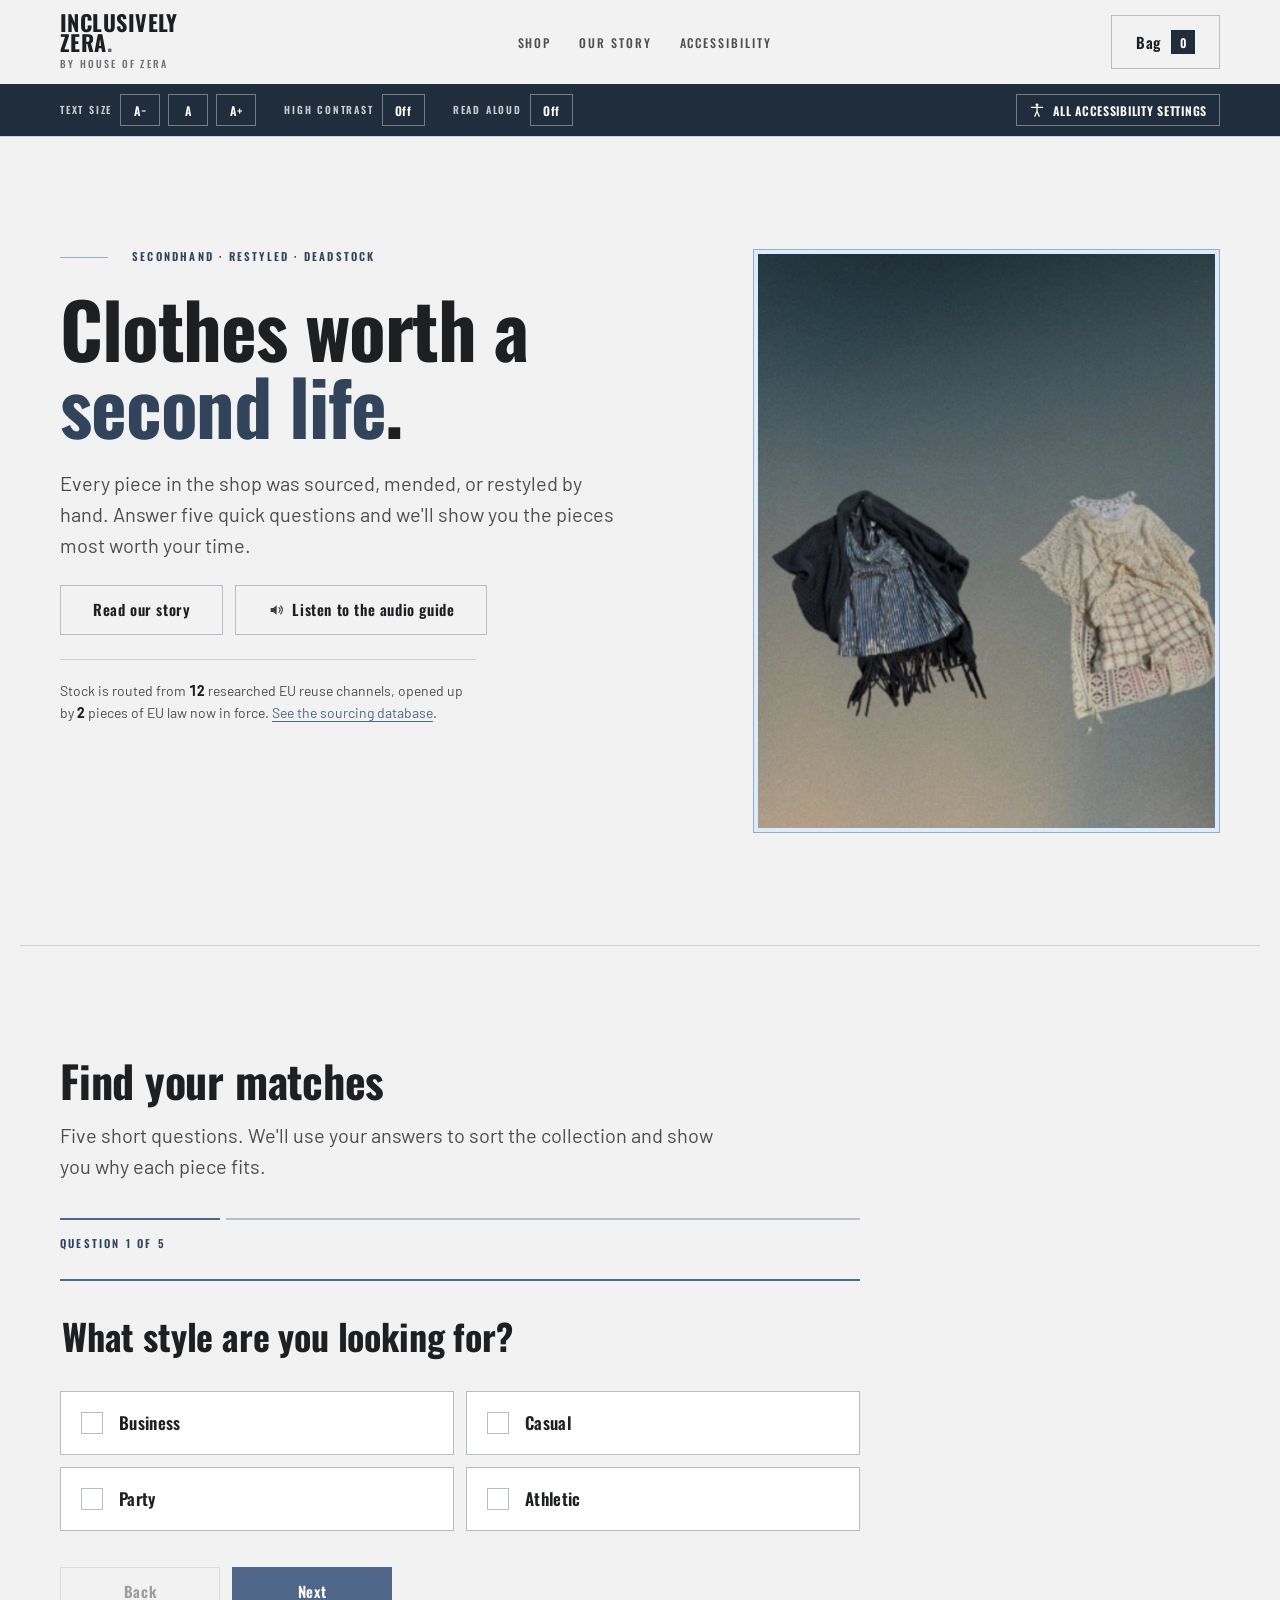
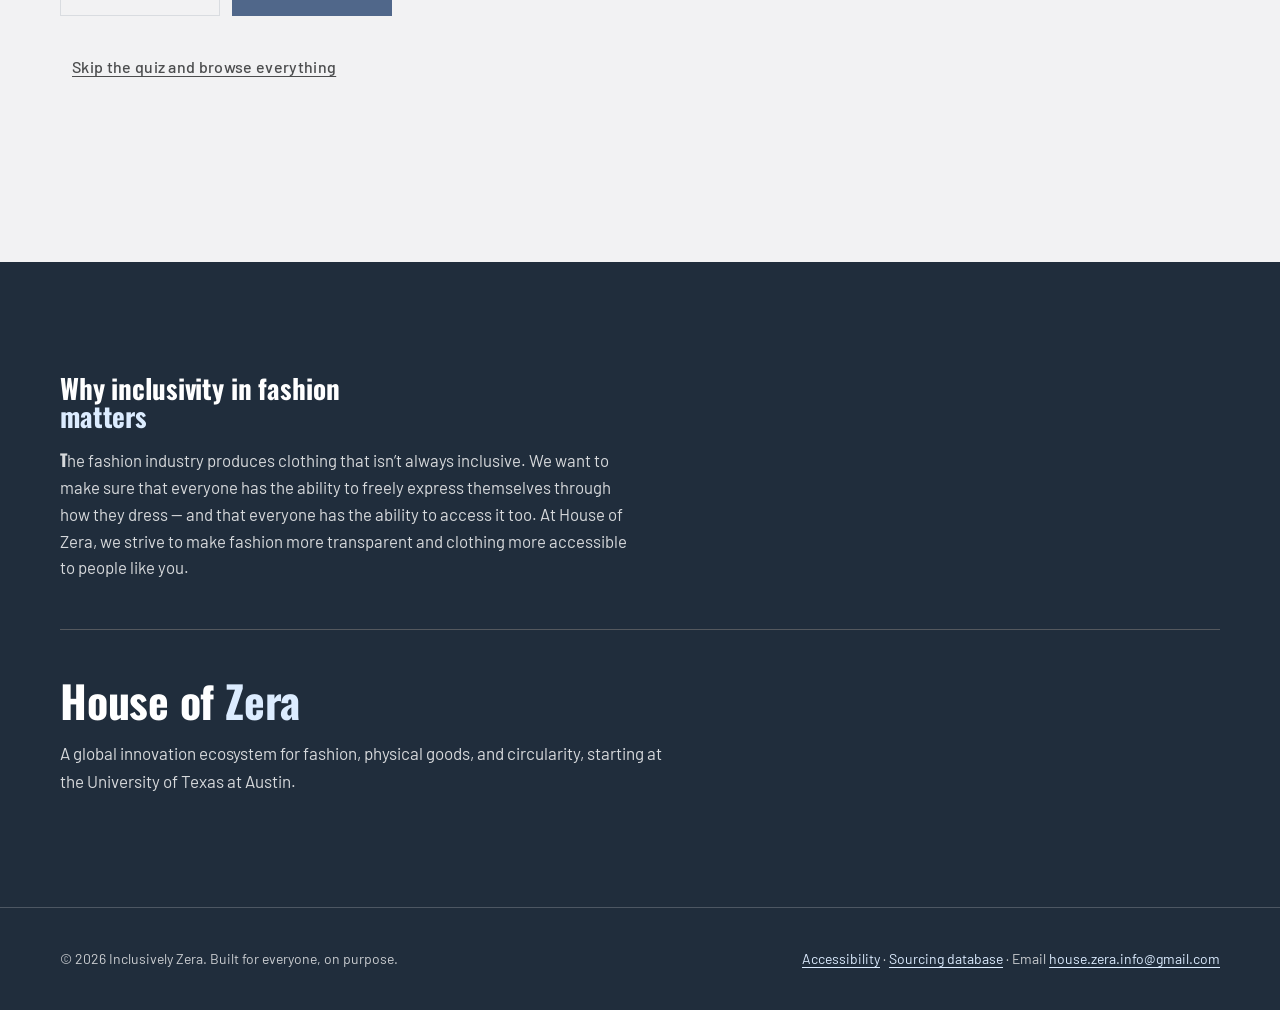
